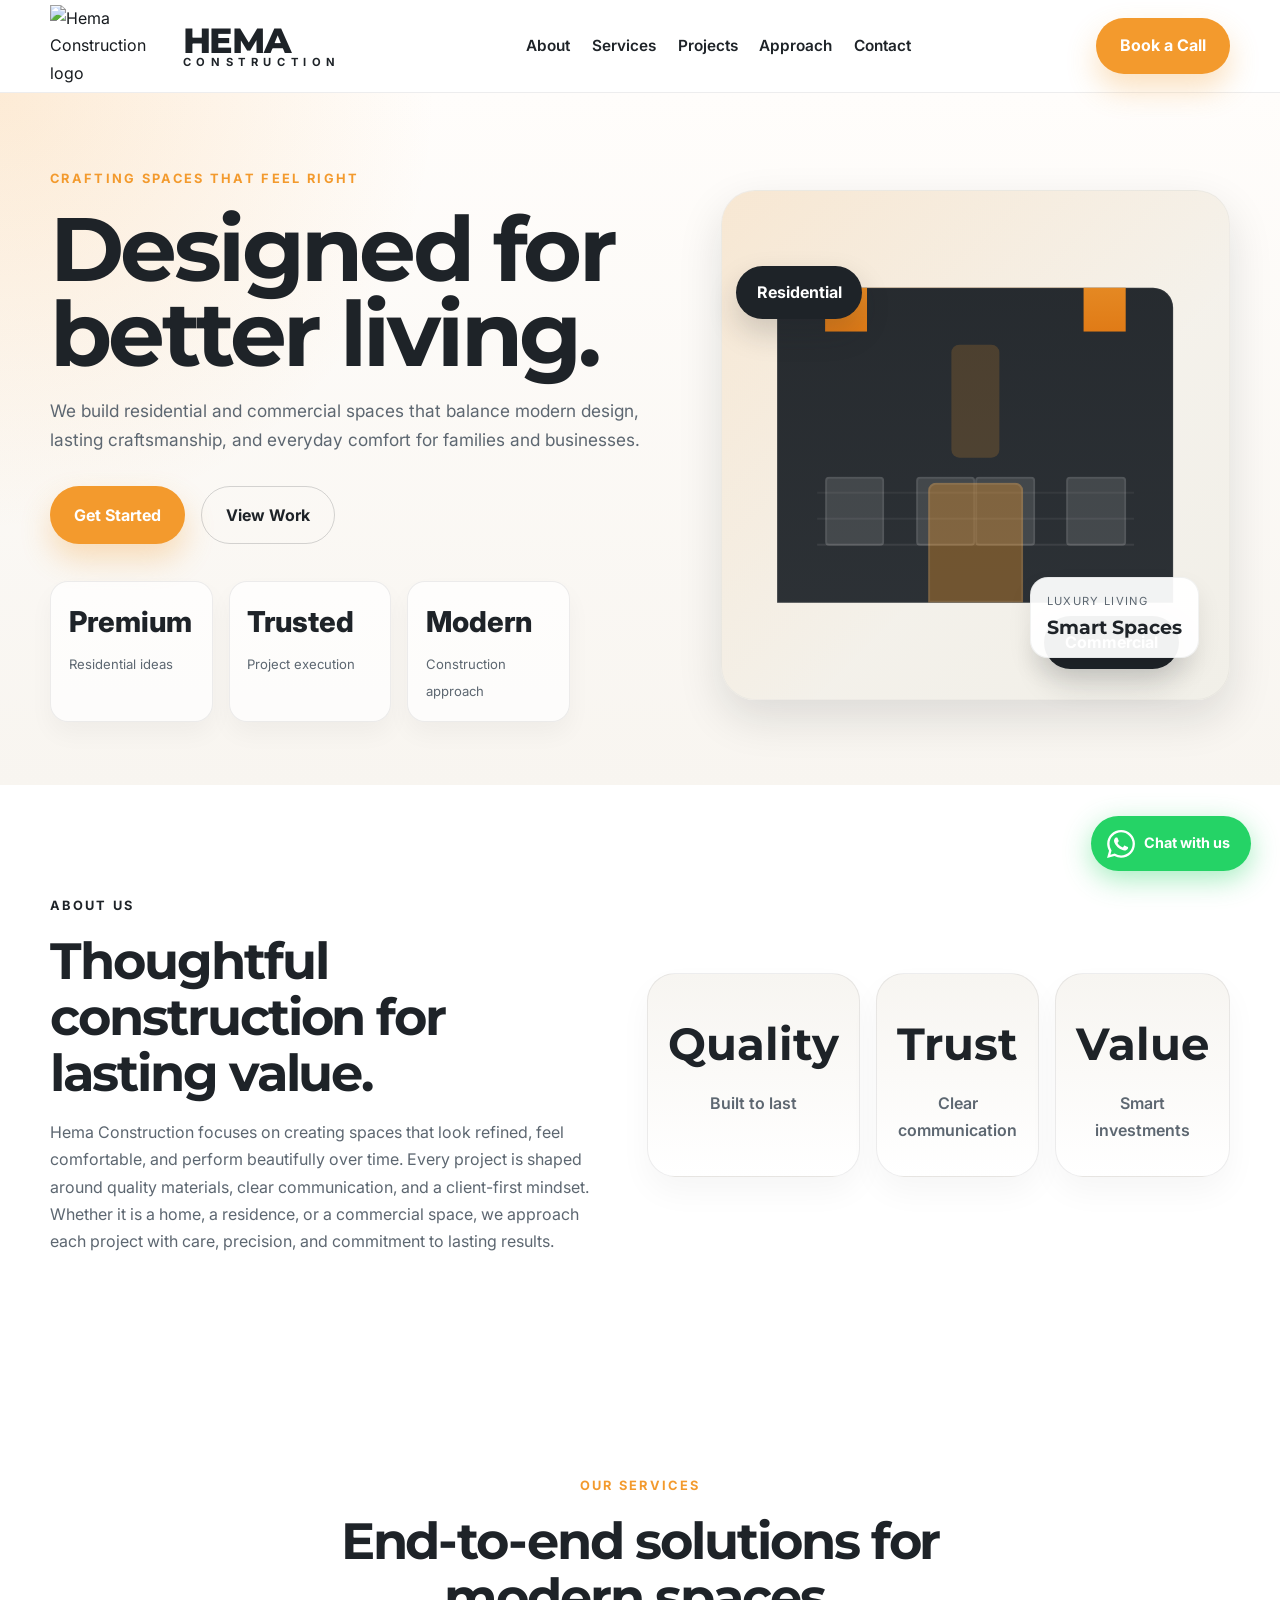
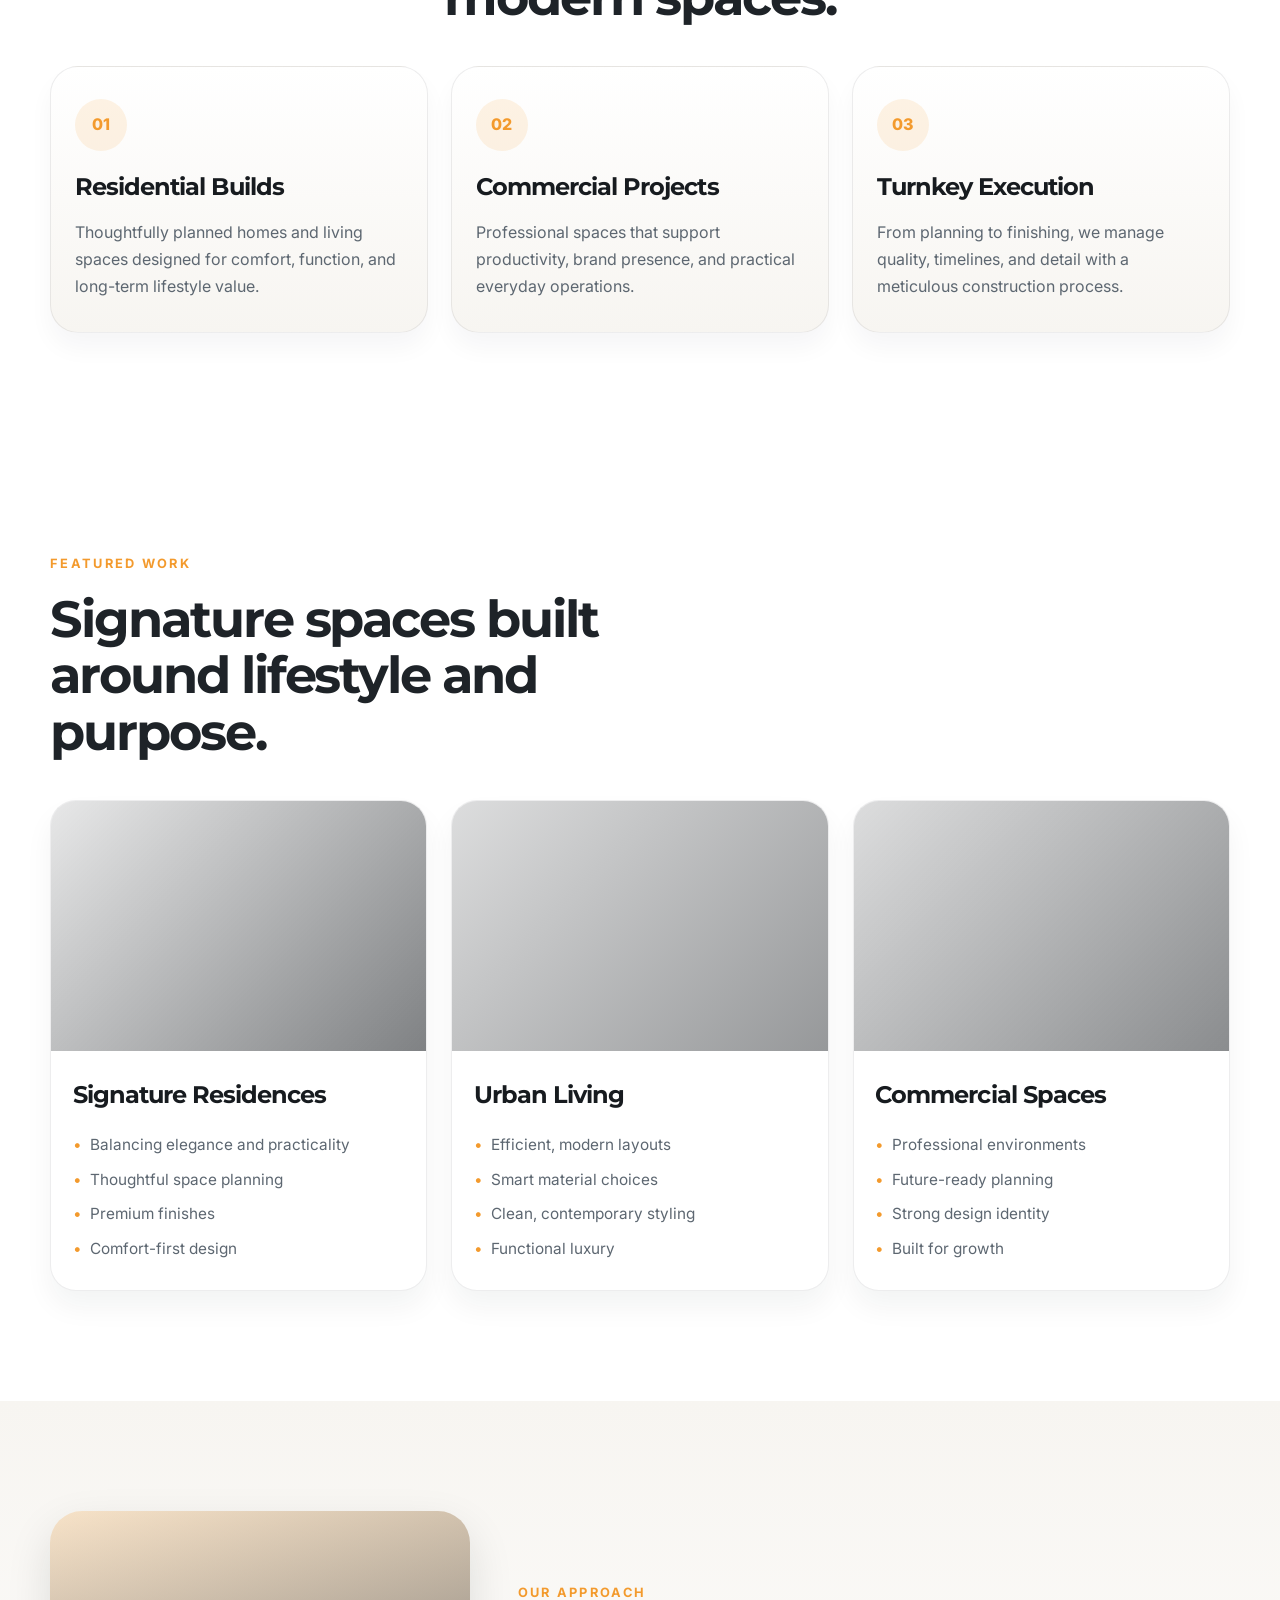
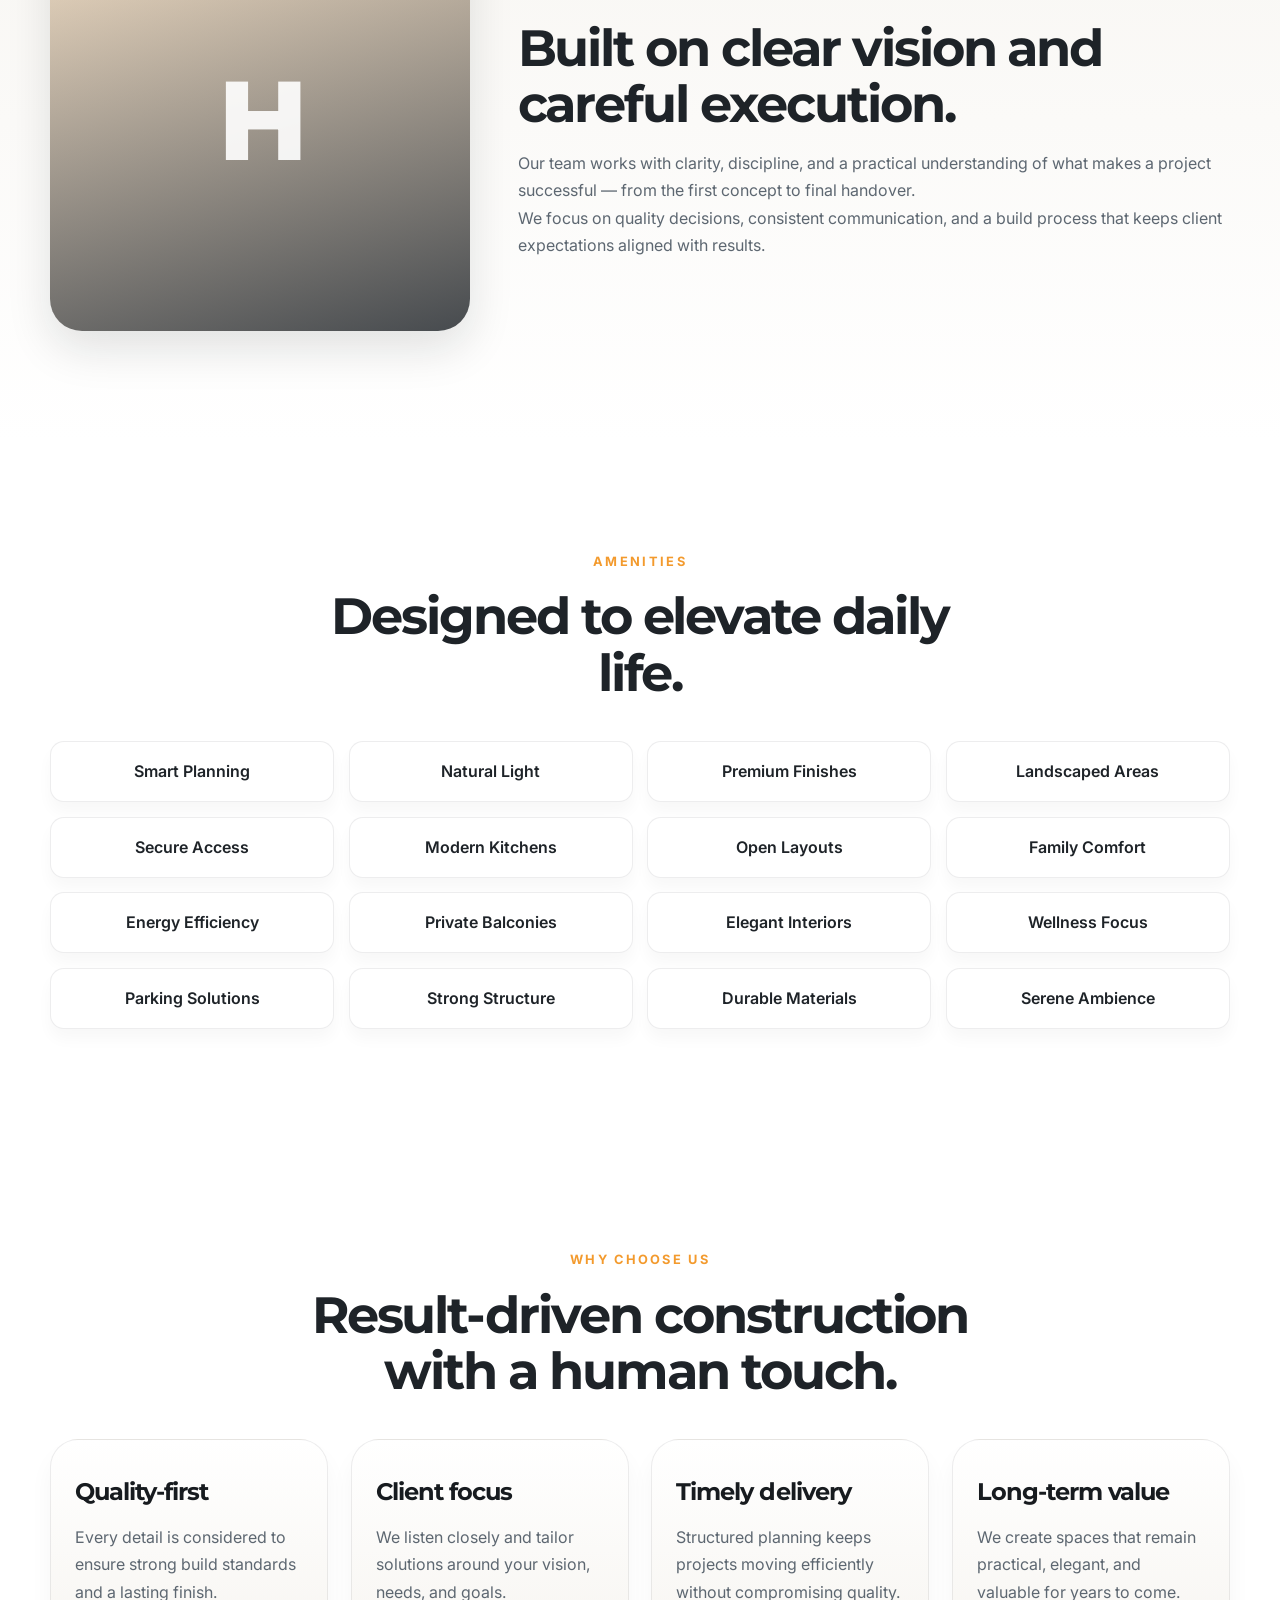
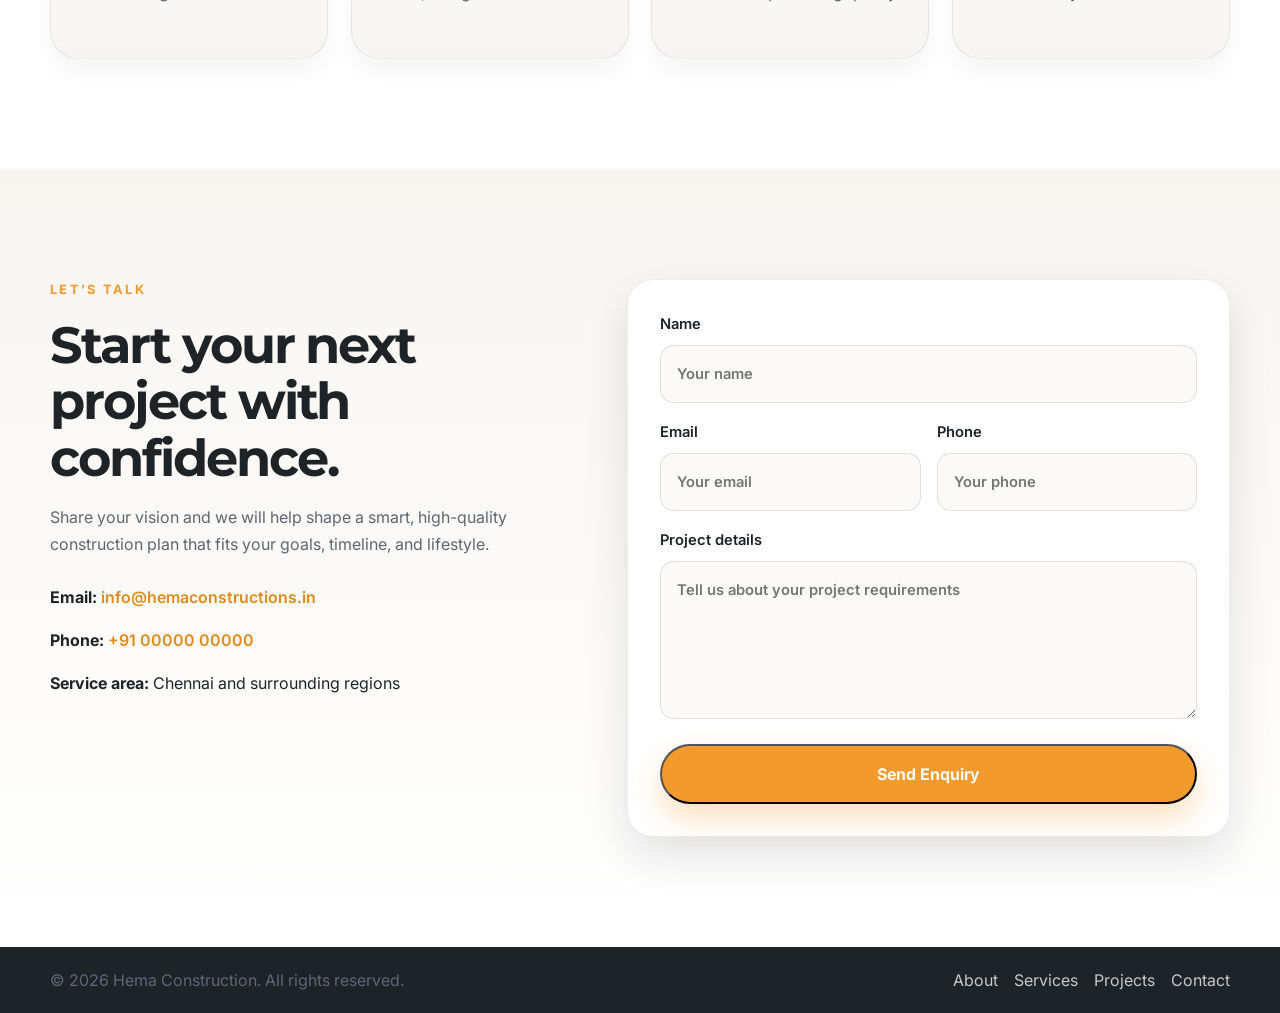
==== index.html @ 91f00d87 "Add files via upload" ====
<!DOCTYPE html>
<html lang="en">
  <head>
    <meta charset="UTF-8" />
    <meta name="viewport" content="width=device-width, initial-scale=1.0" />
    <meta
      name="description"
      content="Hema Construction delivers premium residential and commercial spaces across Chennai with quality, trust, and customer-first craftsmanship."
    />
    <meta name="keywords" content="Hema Construction, Chennai construction, residential homes Chennai, commercial spaces Chennai, luxury homes Chennai, construction company" />
    <meta name="author" content="Hema Construction" />
    <meta property="og:title" content="Hema Construction | Premium Homes & Developments" />
    <meta property="og:description" content="Hema Construction delivers premium residential and commercial spaces across Chennai with quality, trust, and customer-first craftsmanship." />
    <meta property="og:url" content="https://hemaconstructions.in" />
    <meta property="og:type" content="website" />
    <meta name="twitter:card" content="summary_large_image" />
    <title>Hema Construction | Premium Homes & Developments</title>
    <link rel="icon" type="image/svg+xml" href="favicon.svg" />
    <link rel="preconnect" href="https://fonts.googleapis.com" />
    <link rel="preconnect" href="https://fonts.gstatic.com" crossorigin />
    <link
      href="https://fonts.googleapis.com/css2?family=Montserrat:wght@400;500;600;700;800;900&family=Inter:wght@400;500;600;700;800&display=swap"
      rel="stylesheet"
    />
    <link rel="stylesheet" href="styles.css" />
  </head>
  <body>
    <header class="site-header">
      <div class="container nav-wrap">
        <a href="#home" class="brand" aria-label="Hema Construction home">
          <img
            src="Assets/WhatsApp%20Image%202026-11-02%20at%2011.16.14%20PM.jpeg"
            alt="Hema Construction logo"
            class="brand-logo"
          />
          <div class="brand-text">
            <span class="brand-name">HEMA</span>
            <span class="brand-tag">CONSTRUCTION</span>
          </div>
        </a>

        <button class="nav-toggle" aria-expanded="false" aria-label="Open menu">
          <span></span>
          <span></span>
          <span></span>
        </button>

        <nav class="main-nav" aria-label="Main navigation">
          <a href="#about">About</a>
          <a href="#services">Services</a>
          <a href="#projects">Projects</a>
          <a href="#approach">Approach</a>
          <a href="#contact">Contact</a>
        </nav>

        <a href="#contact" class="btn btn-primary nav-cta">Book a Call</a>
      </div>
    </header>

    <main>
      <section class="hero" id="home">
        <div class="container hero-wrap">
          <div class="hero-copy">
            <p class="eyebrow">Crafting spaces that feel right</p>
            <h1>Designed for better living.</h1>
            <p class="lead">
              We build residential and commercial spaces that balance modern design,
              lasting craftsmanship, and everyday comfort for families and businesses.
            </p>
            <div class="cta-row">
              <a href="#contact" class="btn btn-primary">Get Started</a>
              <a href="#projects" class="btn btn-secondary">View Work</a>
            </div>

            <ul class="hero-stats" aria-label="Company highlights">
              <li>
                <strong>Premium</strong>
                <span>Residential ideas</span>
              </li>
              <li>
                <strong>Trusted</strong>
                <span>Project execution</span>
              </li>
              <li>
                <strong>Modern</strong>
                <span>Construction approach</span>
              </li>
            </ul>
          </div>

          <div class="hero-visual" aria-label="Construction project concept illustration">
            <div class="visual-card main-card">
              <div class="building-graphic">
                <span class="roof"></span>
                <span class="window window-1"></span>
                <span class="window window-2"></span>
                <span class="window window-3"></span>
                <span class="window window-4"></span>
                <span class="door"></span>
              </div>
              <div class="floating-badge">
                <span class="badge-label">Luxury living</span>
                <strong>Smart Spaces</strong>
              </div>
            </div>
            <div class="mini-card mini-card-top">Residential</div>
            <div class="mini-card mini-card-bottom">Commercial</div>
          </div>
        </div>
      </section>

      <section class="section about" id="about">
        <div class="container section-grid about-grid">
          <div class="section-copy">
            <p class="eyebrow text-dark">About us</p>
            <h2>Thoughtful construction for lasting value.</h2>
            <p>
              Hema Construction focuses on creating spaces that look refined, feel
              comfortable, and perform beautifully over time. Every project is shaped
              around quality materials, clear communication, and a client-first mindset.
            </p>
            <p>
              Whether it is a home, a residence, or a commercial space, we approach each
              project with care, precision, and commitment to lasting results.
            </p>
          </div>

          <div class="feature-panel">
            <div class="feature-box">
              <strong>Quality</strong>
              <span>Built to last</span>
            </div>
            <div class="feature-box">
              <strong>Trust</strong>
              <span>Clear communication</span>
            </div>
            <div class="feature-box">
              <strong>Value</strong>
              <span>Smart investments</span>
            </div>
          </div>
        </div>
      </section>

      <section class="section services" id="services">
        <div class="container">
          <div class="section-heading center">
            <p class="eyebrow">Our services</p>
            <h2>End-to-end solutions for modern spaces.</h2>
          </div>

          <div class="card-grid three-col">
            <article class="info-card">
              <div class="icon-wrap">01</div>
              <h3>Residential Builds</h3>
              <p>
                Thoughtfully planned homes and living spaces designed for comfort,
                function, and long-term lifestyle value.
              </p>
            </article>

            <article class="info-card">
              <div class="icon-wrap">02</div>
              <h3>Commercial Projects</h3>
              <p>
                Professional spaces that support productivity, brand presence, and
                practical everyday operations.
              </p>
            </article>

            <article class="info-card">
              <div class="icon-wrap">03</div>
              <h3>Turnkey Execution</h3>
              <p>
                From planning to finishing, we manage quality, timelines, and detail with
                a meticulous construction process.
              </p>
            </article>
          </div>
        </div>
      </section>

      <section class="section projects" id="projects">
        <div class="container">
          <div class="section-heading">
            <p class="eyebrow">Featured work</p>
            <h2>Signature spaces built around lifestyle and purpose.</h2>
          </div>

          <div class="project-grid">
            <article class="project-card">
              <div class="project-image project-one"></div>
              <div class="project-body">
                <h3>Signature Residences</h3>
                <ul>
                  <li>Balancing elegance and practicality</li>
                  <li>Thoughtful space planning</li>
                  <li>Premium finishes</li>
                  <li>Comfort-first design</li>
                </ul>
              </div>
            </article>

            <article class="project-card">
              <div class="project-image project-two"></div>
              <div class="project-body">
                <h3>Urban Living</h3>
                <ul>
                  <li>Efficient, modern layouts</li>
                  <li>Smart material choices</li>
                  <li>Clean, contemporary styling</li>
                  <li>Functional luxury</li>
                </ul>
              </div>
            </article>

            <article class="project-card">
              <div class="project-image project-three"></div>
              <div class="project-body">
                <h3>Commercial Spaces</h3>
                <ul>
                  <li>Professional environments</li>
                  <li>Future-ready planning</li>
                  <li>Strong design identity</li>
                  <li>Built for growth</li>
                </ul>
              </div>
            </article>
          </div>
        </div>
      </section>

      <section class="section founder" id="approach">
        <div class="container founder-wrap">
          <div class="founder-image">
            <div class="portrait">
              <span>H</span>
            </div>
          </div>

          <div class="founder-copy">
            <p class="eyebrow">Our approach</p>
            <h2>Built on clear vision and careful execution.</h2>
            <p>
              Our team works with clarity, discipline, and a practical understanding of
              what makes a project successful — from the first concept to final handover.
            </p>
            <p>
              We focus on quality decisions, consistent communication, and a build process
              that keeps client expectations aligned with results.
            </p>
          </div>
        </div>
      </section>

      <section class="section amenities" id="amenities">
        <div class="container">
          <div class="section-heading center">
            <p class="eyebrow">Amenities</p>
            <h2>Designed to elevate daily life.</h2>
          </div>

          <div class="amenity-grid">
            <span>Smart Planning</span>
            <span>Natural Light</span>
            <span>Premium Finishes</span>
            <span>Landscaped Areas</span>
            <span>Secure Access</span>
            <span>Modern Kitchens</span>
            <span>Open Layouts</span>
            <span>Family Comfort</span>
            <span>Energy Efficiency</span>
            <span>Private Balconies</span>
            <span>Elegant Interiors</span>
            <span>Wellness Focus</span>
            <span>Parking Solutions</span>
            <span>Strong Structure</span>
            <span>Durable Materials</span>
            <span>Serene Ambience</span>
          </div>
        </div>
      </section>

      <section class="section mission">
        <div class="container">
          <div class="section-heading center">
            <p class="eyebrow">Why choose us</p>
            <h2>Result-driven construction with a human touch.</h2>
          </div>

          <div class="card-grid four-col">
            <article class="info-card mission-card">
              <h3>Quality-first</h3>
              <p>
                Every detail is considered to ensure strong build standards and a lasting finish.
              </p>
            </article>
            <article class="info-card mission-card">
              <h3>Client focus</h3>
              <p>
                We listen closely and tailor solutions around your vision, needs, and goals.
              </p>
            </article>
            <article class="info-card mission-card">
              <h3>Timely delivery</h3>
              <p>
                Structured planning keeps projects moving efficiently without compromising quality.
              </p>
            </article>
            <article class="info-card mission-card">
              <h3>Long-term value</h3>
              <p>
                We create spaces that remain practical, elegant, and valuable for years to come.
              </p>
            </article>
          </div>
        </div>
      </section>

      <section class="section contact" id="contact">
        <div class="container contact-wrap">
          <div class="contact-copy">
            <p class="eyebrow">Let’s talk</p>
            <h2>Start your next project with confidence.</h2>
            <p>
              Share your vision and we will help shape a smart, high-quality construction
              plan that fits your goals, timeline, and lifestyle.
            </p>
            <ul class="contact-list">
              <li><strong>Email:</strong> <a href="mailto:info@hemaconstructions.in">info@hemaconstructions.in</a></li>
              <li><strong>Phone:</strong> <a href="tel:+910000000000">+91 00000 00000</a></li>
              <li><strong>Service area:</strong> Chennai and surrounding regions</li>
            </ul>
          </div>

          <form class="contact-form" action="https://formspree.io/f/YOUR_FORM_ID" method="POST">
            <div class="field-row">
              <label>
                <span>Name</span>
                <input type="text" name="name" placeholder="Your name" />
              </label>
            </div>
            <div class="field-row two-col">
              <label>
                <span>Email</span>
                <input type="email" name="email" placeholder="Your email" />
              </label>
              <label>
                <span>Phone</span>
                <input type="tel" name="phone" placeholder="Your phone" />
              </label>
            </div>
            <div class="field-row">
              <label>
                <span>Project details</span>
                <textarea name="message" rows="5" placeholder="Tell us about your project requirements"></textarea>
              </label>
            </div>
            <button type="submit" class="btn btn-primary full-width">Send Enquiry</button>
          </form>
        </div>
      </section>
    </main>

    <footer class="site-footer">
      <div class="container footer-wrap">
        <p>© <span id="year"></span> Hema Construction. All rights reserved.</p>
        <div class="footer-links">
          <a href="#about">About</a>
          <a href="#services">Services</a>
          <a href="#projects">Projects</a>
          <a href="#contact">Contact</a>
        </div>
      </div>
    </footer>

    <!-- WhatsApp Floating Button -->
    <a
      href="https://wa.me/910000000000?text=Hi%2C%20I%27m%20interested%20in%20your%20construction%20services."
      class="whatsapp-fab"
      target="_blank"
      rel="noopener noreferrer"
      aria-label="Chat on WhatsApp"
    >
      <svg xmlns="http://www.w3.org/2000/svg" width="28" height="28" viewBox="0 0 24 24" fill="currentColor">
        <path d="M17.472 14.382c-.297-.149-1.758-.867-2.03-.967-.273-.099-.471-.148-.67.15-.197.297-.767.966-.94 1.164-.173.199-.347.223-.644.075-.297-.15-1.255-.463-2.39-1.475-.883-.788-1.48-1.761-1.653-2.059-.173-.297-.018-.458.13-.606.134-.133.298-.347.446-.52.149-.174.198-.298.298-.497.099-.198.05-.371-.025-.52-.075-.149-.669-1.612-.916-2.207-.242-.579-.487-.5-.669-.51-.173-.008-.371-.01-.57-.01-.198 0-.52.074-.792.372-.272.297-1.04 1.016-1.04 2.479 0 1.462 1.065 2.875 1.213 3.074.149.198 2.096 3.2 5.077 4.487.709.306 1.262.489 1.694.625.712.227 1.36.195 1.871.118.571-.085 1.758-.719 2.006-1.413.248-.694.248-1.289.173-1.413-.074-.124-.272-.198-.57-.347m-5.421 7.403h-.004a9.87 9.87 0 01-5.031-1.378l-.361-.214-3.741.982.998-3.648-.235-.374a9.86 9.86 0 01-1.51-5.26c.001-5.45 4.436-9.884 9.888-9.884 2.64 0 5.122 1.03 6.988 2.898a9.825 9.825 0 012.893 6.994c-.003 5.45-4.437 9.884-9.885 9.884m8.413-18.297A11.815 11.815 0 0012.05 0C5.495 0 .16 5.335.157 11.892c0 2.096.547 4.142 1.588 5.945L.057 24l6.305-1.654a11.882 11.882 0 005.683 1.448h.005c6.554 0 11.89-5.335 11.893-11.893a11.821 11.821 0 00-3.48-8.413z"/>
      </svg>
      <span>Chat with us</span>
    </a>

    <script src="script.js"></script>
  </body>
</html>
---- styles.css ----
:root {
  --brand-orange: #f39a2d;
  --brand-orange-deep: #e08b1e;
  --brand-charcoal: #1e2328;
  --brand-charcoal-soft: #2b3035;
  --text-dark: #171b1f;
  --text-light: #ffffff;
  --muted: #5d6771;
  --surface: #f7f5f1;
  --surface-soft: #f0efe9;
  --line: rgba(30, 35, 40, 0.08);
  --shadow: 0 18px 45px rgba(20, 23, 27, 0.12);
  --radius-lg: 28px;
  --radius-md: 18px;
  --radius-sm: 12px;
  --container: 1180px;
}

* {
  box-sizing: border-box;
  margin: 0;
  padding: 0;
}

html {
  scroll-behavior: smooth;
}

body {
  font-family: "Inter", sans-serif;
  color: var(--text-dark);
  background: #ffffff;
  line-height: 1.7;
  overflow-x: hidden;
}

a {
  color: inherit;
  text-decoration: none;
}

img {
  max-width: 100%;
  display: block;
}

button,
input,
textarea {
  font: inherit;
}

.container {
  width: min(var(--container), calc(100% - 2rem));
  margin: 0 auto;
}

.section {
  padding: 110px 0;
}

.eyebrow {
  font-size: 0.8rem;
  font-weight: 700;
  letter-spacing: 0.18em;
  text-transform: uppercase;
  color: var(--brand-orange);
  margin-bottom: 1rem;
}

.text-dark {
  color: var(--brand-charcoal);
}

h1,
h2,
h3,
.brand-name {
  font-family: "Montserrat", sans-serif;
  letter-spacing: -0.04em;
}

h1 {
  font-size: clamp(3.1rem, 7vw, 6rem);
  line-height: 0.95;
  margin-bottom: 1.2rem;
  color: var(--brand-charcoal);
}

h2 {
  font-size: clamp(2.1rem, 4vw, 3.4rem);
  line-height: 1.1;
  margin-bottom: 1.1rem;
  color: var(--brand-charcoal);
}

h3 {
  font-size: 1.5rem;
  margin-bottom: 0.7rem;
}

p {
  color: var(--muted);
}

.site-header {
  position: sticky;
  top: 0;
  z-index: 100;
  background: rgba(255, 255, 255, 0.9);
  backdrop-filter: blur(14px);
  border-bottom: 1px solid var(--line);
}

.nav-wrap {
  display: flex;
  align-items: center;
  justify-content: space-between;
  min-height: 92px;
  gap: 1.25rem;
}

.brand {
  display: inline-flex;
  align-items: center;
  gap: 0.8rem;
}

.brand-logo {
  width: 120px;
  height: auto;
  object-fit: contain;
}

.brand-text {
  display: flex;
  flex-direction: column;
  line-height: 0.9;
}

.brand-name {
  font-size: 2.2rem;
  font-weight: 800;
  color: var(--brand-charcoal);
}

.brand-tag {
  font-size: 0.7rem;
  letter-spacing: 0.35rem;
  color: var(--brand-charcoal);
  font-weight: 700;
}

.main-nav {
  display: flex;
  align-items: center;
  gap: 1.35rem;
  font-size: 0.96rem;
  font-weight: 600;
  color: var(--brand-charcoal);
}

.main-nav a {
  position: relative;
}

.main-nav a::after {
  content: "";
  position: absolute;
  left: 0;
  bottom: -7px;
  width: 100%;
  height: 2px;
  background: var(--brand-orange);
  transform: scaleX(0);
  transform-origin: left;
  transition: transform 0.2s ease;
}

.main-nav a:hover::after,
.main-nav a:focus-visible::after {
  transform: scaleX(1);
}

.btn {
  display: inline-flex;
  align-items: center;
  justify-content: center;
  min-height: 52px;
  border-radius: 999px;
  padding: 0.9rem 1.5rem;
  font-weight: 700;
  transition: transform 0.2s ease, box-shadow 0.2s ease, background 0.2s ease;
}

.btn:hover,
.btn:focus-visible {
  transform: translateY(-2px);
}

.btn-primary {
  background: var(--brand-orange);
  color: var(--text-light);
  box-shadow: 0 15px 30px rgba(243, 154, 45, 0.3);
}

.btn-primary:hover,
.btn-primary:focus-visible {
  background: var(--brand-orange-deep);
}

.btn-secondary {
  background: transparent;
  border: 1px solid rgba(30, 35, 40, 0.18);
  color: var(--brand-charcoal);
}

.full-width {
  width: 100%;
}

.hero {
  position: relative;
  padding-top: 72px;
  padding-bottom: 60px;
  background:
    radial-gradient(circle at top left, rgba(243, 154, 45, 0.18), transparent 30%),
    linear-gradient(180deg, #fffdfb 0%, #f8f5f0 100%);
}

.hero-wrap {
  display: grid;
  grid-template-columns: 1.1fr 0.9fr;
  align-items: center;
  gap: 3rem;
}

.hero-copy {
  max-width: 620px;
}

.lead {
  font-size: 1.08rem;
  max-width: 56ch;
  margin-bottom: 2rem;
  color: var(--muted);
}

.cta-row {
  display: flex;
  flex-wrap: wrap;
  gap: 1rem;
  margin-bottom: 2.3rem;
}

.hero-stats {
  list-style: none;
  display: grid;
  grid-template-columns: repeat(3, minmax(120px, 1fr));
  gap: 1rem;
  width: min(100%, 520px);
}

.hero-stats li {
  background: rgba(255, 255, 255, 0.7);
  border: 1px solid var(--line);
  border-radius: var(--radius-md);
  padding: 1rem 1.1rem;
  box-shadow: 0 12px 24px rgba(20, 23, 27, 0.04);
}

.hero-stats strong {
  display: block;
  font-size: 1.8rem;
  font-weight: 800;
  color: var(--brand-charcoal);
  margin-bottom: 0.2rem;
}

.hero-stats span {
  color: var(--muted);
  font-size: 0.82rem;
}

.hero-visual {
  position: relative;
  min-height: 560px;
  display: flex;
  align-items: center;
  justify-content: center;
}

.visual-card {
  position: relative;
  width: min(100%, 570px);
  aspect-ratio: 1;
  border-radius: 34px;
  background: linear-gradient(145deg, #f8f4ee 0%, #f1efe8 100%);
  border: 1px solid rgba(30, 35, 40, 0.04);
  box-shadow: var(--shadow);
  overflow: hidden;
}

.visual-card::before {
  content: "";
  position: absolute;
  inset: 0;
  background: linear-gradient(135deg, rgba(243, 154, 45, 0.14), transparent 60%);
}

.building-graphic {
  position: absolute;
  inset: 50% auto auto 50%;
  transform: translate(-50%, -50%);
  width: 78%;
  height: 62%;
  background: linear-gradient(180deg, rgba(30, 35, 40, 0.96), rgba(36, 41, 46, 0.96));
  border-radius: 20px 20px 0 0;
  box-shadow: inset 0 0 0 1px rgba(255, 255, 255, 0.05);
  overflow: hidden;
}

.roof {
  position: absolute;
  left: 12%;
  right: 12%;
  top: -12%;
  height: 26%;
  background: linear-gradient(180deg, rgba(243, 154, 45, 0.95), rgba(234, 127, 21, 0.95));
  clip-path: polygon(0 100%, 14% 100%, 14% 46%, 86% 46%, 86% 100%, 100% 100%, 100% 0, 0 0);
}

.window,
.door {
  position: absolute;
  background: rgba(255, 255, 255, 0.12);
  border: 2px solid rgba(255, 255, 255, 0.08);
}

.window {
  width: 15%;
  height: 22%;
  bottom: 18%;
  border-radius: 4px;
}

.window-1 { left: 12%; }
.window-2 { left: 35%; }
.window-3 { right: 35%; }
.window-4 { right: 12%; }

.door {
  width: 24%;
  height: 38%;
  left: 38%;
  bottom: 0;
  background: rgba(243, 154, 45, 0.35);
  border-radius: 8px 8px 0 0;
}

.building-graphic::before,
.building-graphic::after {
  content: "";
  position: absolute;
  background: rgba(255, 255, 255, 0.08);
}

.building-graphic::before {
  left: 10%;
  right: 10%;
  bottom: 18%;
  height: 2px;
  box-shadow: 0 -26px 0 rgba(255, 255, 255, 0.06), 0 -52px 0 rgba(255, 255, 255, 0.05);
}

.building-graphic::after {
  left: 50%;
  top: 18%;
  width: 12%;
  height: 36%;
  transform: translateX(-50%);
  border-radius: 8px;
  background: rgba(243, 154, 45, 0.18);
}

.floating-badge {
  position: absolute;
  right: 6%;
  bottom: 8%;
  background: rgba(255, 255, 255, 0.94);
  border: 1px solid rgba(30, 35, 40, 0.06);
  color: var(--brand-charcoal);
  box-shadow: 0 12px 25px rgba(0, 0, 0, 0.08);
  border-radius: 18px;
  padding: 0.85rem 1rem;
  z-index: 2;
}

.badge-label {
  display: block;
  font-size: 0.7rem;
  letter-spacing: 0.12em;
  text-transform: uppercase;
  color: var(--muted);
}

.floating-badge strong {
  font-size: 1.2rem;
  font-family: "Montserrat", sans-serif;
}

.mini-card {
  position: absolute;
  background: var(--brand-charcoal);
  color: var(--text-light);
  font-weight: 700;
  border-radius: 999px;
  padding: 0.8rem 1.3rem;
  box-shadow: 0 14px 30px rgba(30, 35, 40, 0.18);
}

.mini-card-top {
  left: 3%;
  top: 18%;
}

.mini-card-bottom {
  right: 10%;
  bottom: 10%;
}

.section-grid {
  display: grid;
  grid-template-columns: 1.1fr 0.9fr;
  gap: 2rem;
  align-items: center;
}

.feature-panel {
  display: grid;
  grid-template-columns: repeat(3, 1fr);
  gap: 1rem;
}

.feature-box {
  background: linear-gradient(180deg, var(--surface) 0%, #ffffff 100%);
  border: 1px solid var(--line);
  border-radius: var(--radius-lg);
  box-shadow: 0 15px 32px rgba(20, 23, 27, 0.04);
  padding: 2rem 1.25rem;
  text-align: center;
}

.feature-box strong {
  display: block;
  font-family: "Montserrat", sans-serif;
  font-size: clamp(2rem, 4vw, 2.8rem);
  color: var(--brand-charcoal);
  margin-bottom: 0.5rem;
}

.feature-box span {
  color: var(--muted);
  font-weight: 600;
}

.section-heading {
  margin-bottom: 2.5rem;
  max-width: 700px;
}

.section-heading.center {
  margin-inline: auto;
  text-align: center;
}

.card-grid {
  display: grid;
  gap: 1.4rem;
}

.three-col {
  grid-template-columns: repeat(3, minmax(0, 1fr));
}

.four-col {
  grid-template-columns: repeat(4, minmax(0, 1fr));
}

.info-card {
  background: linear-gradient(180deg, #ffffff 0%, var(--surface) 100%);
  border: 1px solid var(--line);
  border-radius: var(--radius-lg);
  padding: 2rem 1.5rem;
  box-shadow: 0 15px 24px rgba(30, 35, 40, 0.04);
}

.icon-wrap {
  display: inline-flex;
  align-items: center;
  justify-content: center;
  width: 52px;
  height: 52px;
  border-radius: 50%;
  background: rgba(243, 154, 45, 0.12);
  color: var(--brand-orange);
  font-weight: 800;
  margin-bottom: 1rem;
}

.project-grid {
  display: grid;
  grid-template-columns: repeat(3, minmax(0, 1fr));
  gap: 1.5rem;
}

.project-card {
  background: #fff;
  border: 1px solid var(--line);
  border-radius: 26px;
  overflow: hidden;
  box-shadow: 0 16px 28px rgba(25, 31, 35, 0.05);
}

.project-image {
  height: 250px;
  background-size: cover;
  background-position: center;
}

.project-one {
  background:
    linear-gradient(135deg, rgba(23, 27, 31, 0.1), rgba(23, 27, 31, 0.55)),
    url('https://images.unsplash.com/photo-1512917774080-9991f1c4c750?auto=format&fit=crop&w=1200&q=80') center/cover no-repeat;
}

.project-two {
  background:
    linear-gradient(135deg, rgba(23, 27, 31, 0.15), rgba(23, 27, 31, 0.45)),
    url('https://images.unsplash.com/photo-1494526585095-c41746248156?auto=format&fit=crop&w=1200&q=80') center/cover no-repeat;
}

.project-three {
  background:
    linear-gradient(135deg, rgba(23, 27, 31, 0.15), rgba(23, 27, 31, 0.5)),
    url('https://images.unsplash.com/photo-1502672260266-1c1ef2d93688?auto=format&fit=crop&w=1200&q=80') center/cover no-repeat;
}

.project-body {
  padding: 1.5rem 1.35rem 1.7rem;
}

.project-body h3 {
  margin-bottom: 1rem;
}

.project-body ul {
  list-style: none;
  display: grid;
  gap: 0.55rem;
  color: var(--muted);
  font-size: 0.96rem;
}

.project-body li::before {
  content: "•";
  color: var(--brand-orange);
  margin-right: 0.5rem;
}

.founder {
  background: linear-gradient(180deg, var(--surface) 0%, #ffffff 100%);
}

.founder-wrap {
  display: grid;
  grid-template-columns: 0.75fr 1.25fr;
  gap: 2.5rem;
  align-items: center;
}

.portrait {
  width: min(100%, 420px);
  aspect-ratio: 1;
  border-radius: 32px;
  background: linear-gradient(165deg, rgba(243, 154, 45, 0.22), rgba(30, 35, 40, 0.82));
  display: grid;
  place-items: center;
  box-shadow: var(--shadow);
}

.portrait span {
  font-family: "Montserrat", sans-serif;
  font-size: clamp(4.5rem, 9vw, 7rem);
  font-weight: 800;
  color: rgba(255, 255, 255, 0.9);
  letter-spacing: -0.06em;
}

.amenity-grid {
  display: grid;
  grid-template-columns: repeat(4, minmax(0, 1fr));
  gap: 0.9rem;
}

.amenity-grid span {
  background: #ffffff;
  border: 1px solid var(--line);
  border-radius: 14px;
  padding: 1rem 1rem;
  text-align: center;
  color: var(--brand-charcoal);
  font-weight: 600;
  box-shadow: 0 10px 15px rgba(20, 23, 27, 0.03);
}

.mission-card {
  min-height: 220px;
}

.contact {
  background: linear-gradient(180deg, #f8f5f1 0%, #ffffff 100%);
}

.contact-wrap {
  display: grid;
  grid-template-columns: 0.95fr 1.05fr;
  gap: 2rem;
  align-items: start;
}

.contact-list {
  list-style: none;
  display: grid;
  gap: 1rem;
  margin-top: 1.6rem;
  color: var(--brand-charcoal);
}

.contact-list a {
  color: var(--brand-orange-deep);
  font-weight: 600;
}

.contact-form {
  background: #ffffff;
  border: 1px solid var(--line);
  border-radius: 26px;
  padding: 2rem;
  box-shadow: var(--shadow);
}

.field-row {
  margin-bottom: 1.1rem;
}

.field-row.two-col {
  display: grid;
  grid-template-columns: repeat(2, minmax(0, 1fr));
  gap: 1rem;
}

label {
  display: block;
  font-size: 0.92rem;
  font-weight: 600;
  color: var(--brand-charcoal);
}

label span {
  display: block;
  margin-bottom: 0.5rem;
}

input,
textarea {
  width: 100%;
  border: 1px solid rgba(30, 35, 40, 0.12);
  border-radius: 14px;
  background: #fbfaf7;
  padding: 0.95rem 1rem;
  color: var(--brand-charcoal);
}

input:focus,
textarea:focus {
  outline: 2px solid rgba(243, 154, 45, 0.25);
  border-color: rgba(243, 154, 45, 0.4);
}

textarea {
  resize: vertical;
  min-height: 140px;
}

.site-footer {
  background: var(--brand-charcoal);
  color: rgba(255, 255, 255, 0.8);
  padding: 1.2rem 0;
}

.footer-wrap {
  display: flex;
  justify-content: space-between;
  gap: 1rem;
  align-items: center;
}

.footer-links {
  display: flex;
  gap: 1rem;
  flex-wrap: wrap;
}

.footer-links a {
  color: rgba(255, 255, 255, 0.75);
}

.nav-toggle {
  display: none;
  background: transparent;
  border: 0;
  width: 44px;
  height: 44px;
  padding: 0;
  cursor: pointer;
}

.nav-toggle span {
  display: block;
  width: 26px;
  height: 2px;
  background: var(--brand-charcoal);
  margin: 6px auto;
  border-radius: 3px;
}

@media (max-width: 980px) {
  .hero-wrap,
  .section-grid,
  .contact-wrap,
  .founder-wrap,
  .project-grid,
  .three-col,
  .four-col,
  .amenity-grid {
    grid-template-columns: 1fr;
  }

  .feature-panel {
    grid-template-columns: repeat(3, minmax(0, 1fr));
  }

  .hero-visual {
    min-height: 420px;
  }
}

@media (max-width: 760px) {
  .nav-toggle {
    display: block;
  }

  .main-nav {
    position: absolute;
    top: calc(100% + 8px);
    left: 1rem;
    right: 1rem;
    background: rgba(255, 255, 255, 0.96);
    border: 1px solid var(--line);
    border-radius: 18px;
    padding: 1rem;
    box-shadow: 0 20px 40px rgba(17, 21, 25, 0.12);
    display: none;
    flex-direction: column;
    align-items: flex-start;
  }

  .main-nav.is-open {
    display: flex;
  }

  .nav-cta {
    display: none;
  }

  .nav-wrap {
    min-height: 74px;
  }

  .brand-name {
    font-size: 1.7rem;
  }

  .brand-tag {
    letter-spacing: 0.2rem;
  }

  .brand-logo {
    width: 90px;
  }

  .hero {
    padding-top: 50px;
    padding-bottom: 40px;
  }

  .hero-wrap {
    gap: 1.2rem;
  }

  .hero-copy {
    max-width: none;
  }

  .hero h1 {
    font-size: clamp(2.6rem, 11vw, 4rem);
    line-height: 1;
  }

  .hero .lead {
    font-size: 1rem;
    margin-bottom: 1.5rem;
  }

  .cta-row {
    flex-direction: column;
    align-items: stretch;
  }

  .cta-row .btn {
    width: 100%;
  }

  .hero-stats,
  .feature-panel,
  .field-row.two-col {
    grid-template-columns: 1fr;
  }

  .hero-stats {
    width: 100%;
  }

  .hero-visual {
    min-height: 280px;
  }

  .visual-card {
    border-radius: 22px;
  }

  .floating-badge {
    right: 7%;
    bottom: 6%;
    padding: 0.7rem 0.85rem;
  }

  .floating-badge strong {
    font-size: 1rem;
  }

  .mini-card {
    font-size: 0.73rem;
    padding: 0.7rem 0.9rem;
  }

  .section {
    padding: 72px 0;
  }

  h2 {
    font-size: clamp(2rem, 8vw, 2.8rem);
  }

  .feature-box,
  .info-card,
  .project-card,
  .contact-form {
    border-radius: 22px;
  }

  .project-body {
    padding: 1.2rem 1rem 1.3rem;
  }

  .contact-form {
    padding: 1.3rem;
  }

  .footer-wrap {
    flex-direction: column;
    text-align: center;
  }
}

@media (max-width: 430px) {
  .brand {
    gap: 0.5rem;
  }

  .brand-name {
    font-size: 1.45rem;
  }

  .brand-tag {
    font-size: 0.58rem;
    letter-spacing: 0.16rem;
  }

  .brand-logo {
    width: 72px;
  }

  .nav-wrap {
    gap: 0.75rem;
  }

  .section {
    padding: 60px 0;
  }

  .eyebrow {
    letter-spacing: 0.12em;
    font-size: 0.7rem;
  }

  .hero-stats li {
    padding: 0.8rem 0.9rem;
  }

  .hero-stats strong {
    font-size: 1.4rem;
  }
}

/* ── WhatsApp Floating Button ── */
.whatsapp-fab {
  position: fixed;
  bottom: 1.8rem;
  right: 1.8rem;
  z-index: 999;
  display: inline-flex;
  align-items: center;
  gap: 0.6rem;
  background: #25d366;
  color: #ffffff;
  font-weight: 700;
  font-size: 0.9rem;
  padding: 0.85rem 1.3rem 0.85rem 1rem;
  border-radius: 999px;
  box-shadow: 0 8px 28px rgba(37, 211, 102, 0.42);
  text-decoration: none;
  transition: transform 0.22s ease, box-shadow 0.22s ease;
}

.whatsapp-fab:hover {
  transform: translateY(-3px) scale(1.04);
  box-shadow: 0 14px 36px rgba(37, 211, 102, 0.52);
}

@media (max-width: 760px) {
  .whatsapp-fab span {
    display: none;
  }
  .whatsapp-fab {
    padding: 1rem;
    border-radius: 50%;
    bottom: 1.2rem;
    right: 1.2rem;
  }
}

/* ── Scroll Reveal Animation ── */
.fade-in {
  opacity: 0;
  transform: translateY(22px);
  transition: opacity 0.55s ease, transform 0.55s ease;
}

.fade-in.visible {
  opacity: 1;
  transform: translateY(0);
}
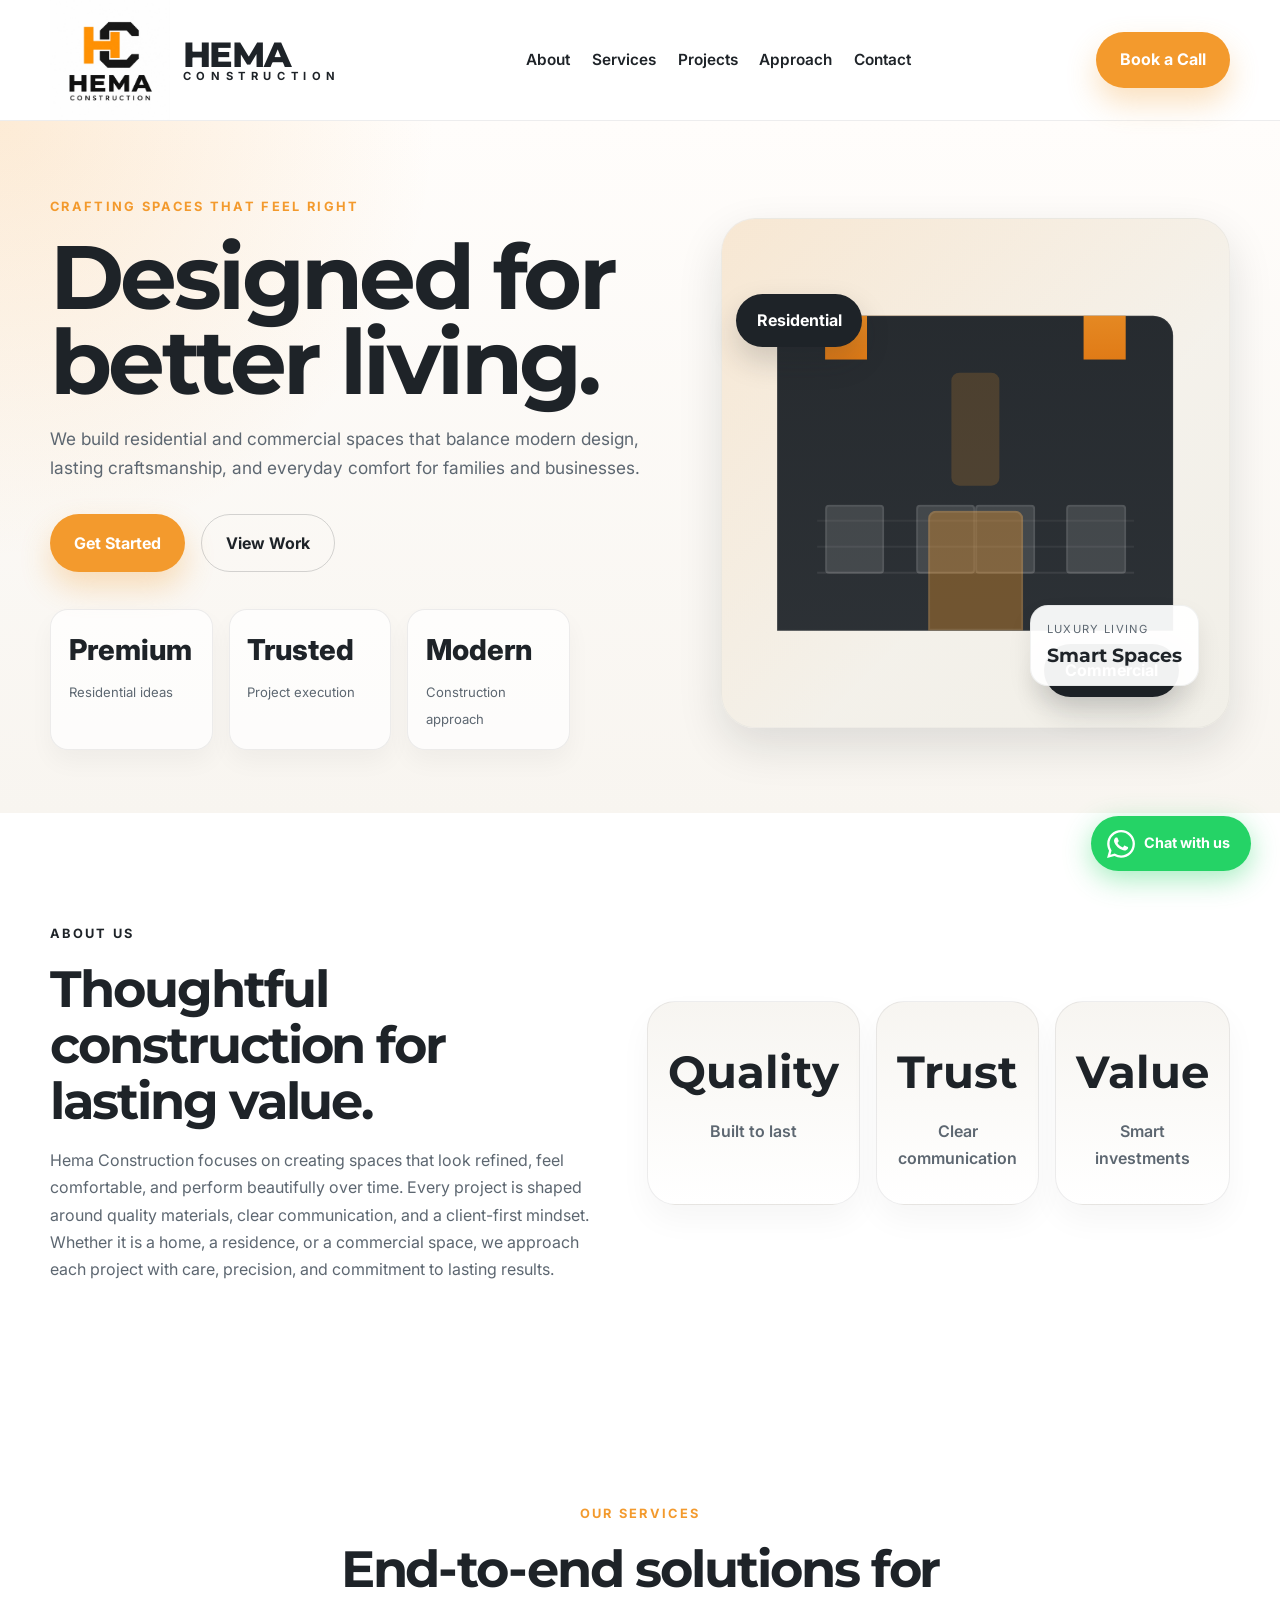
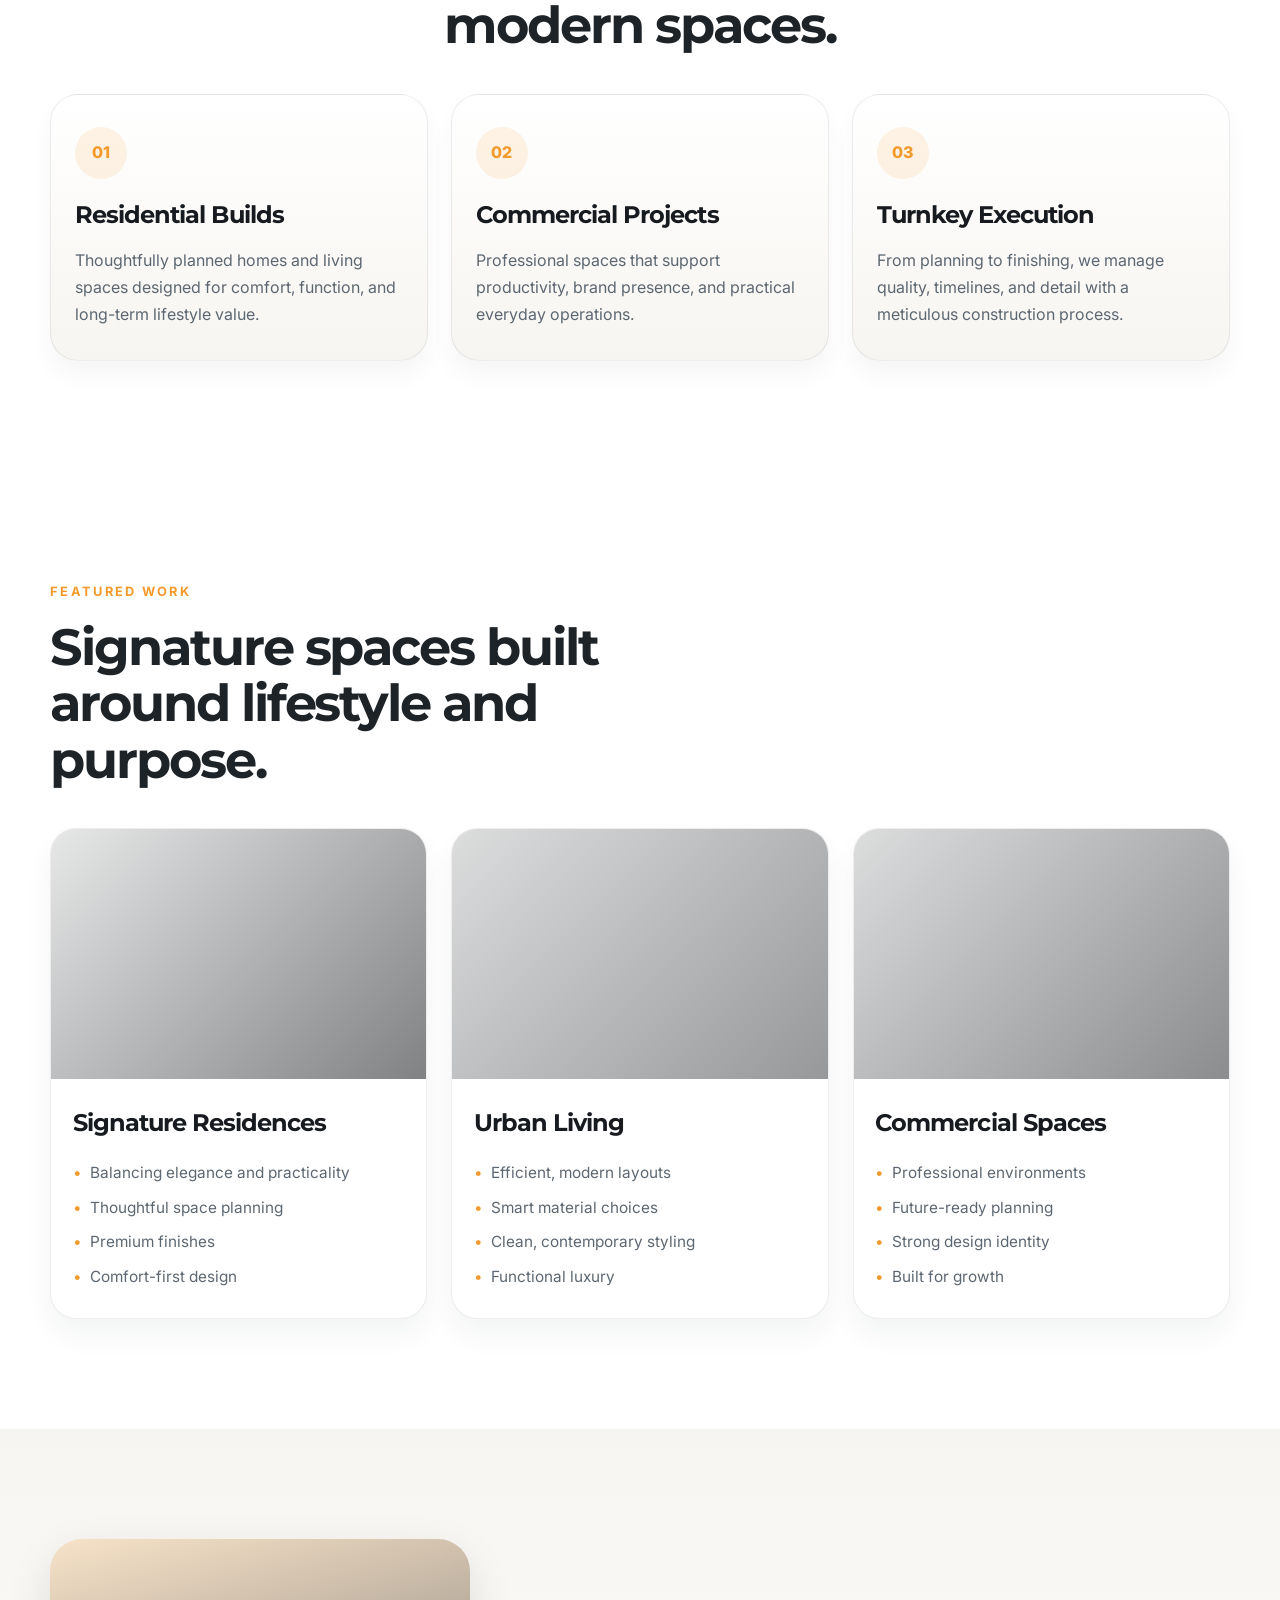
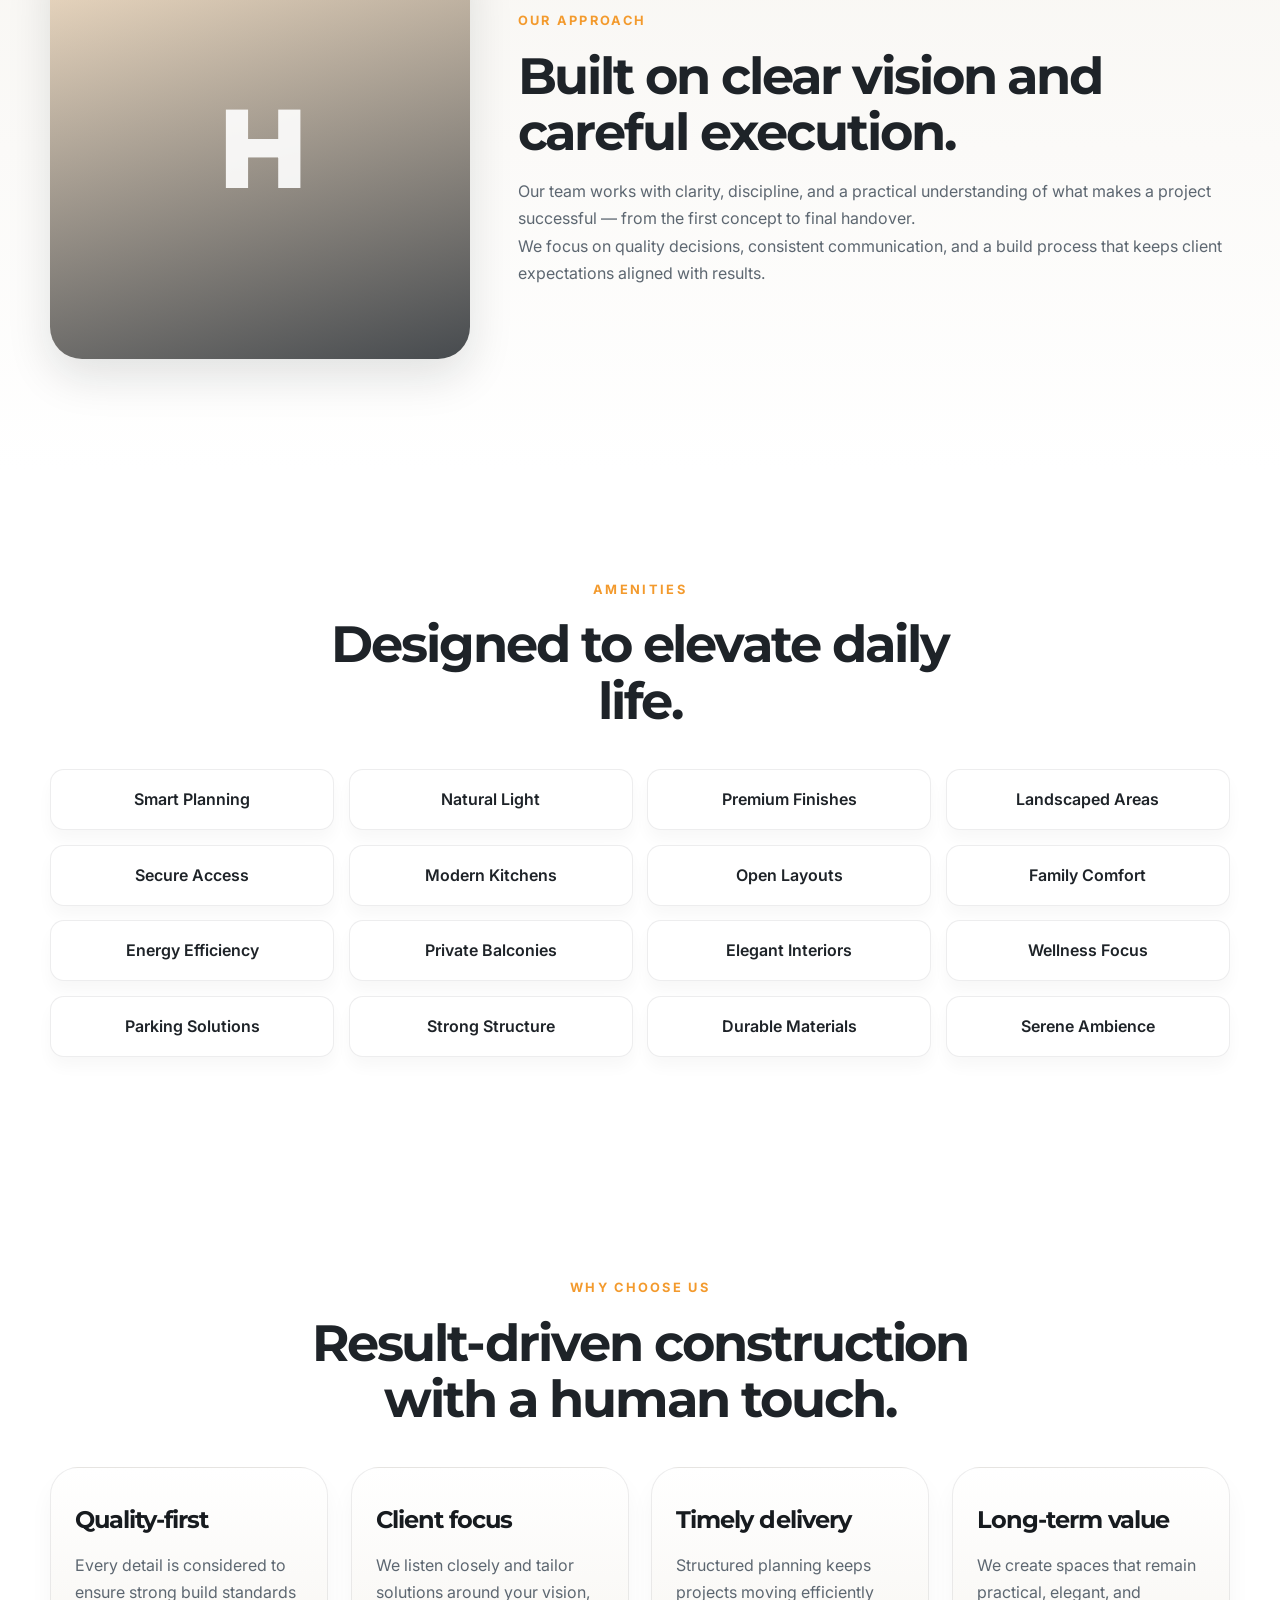
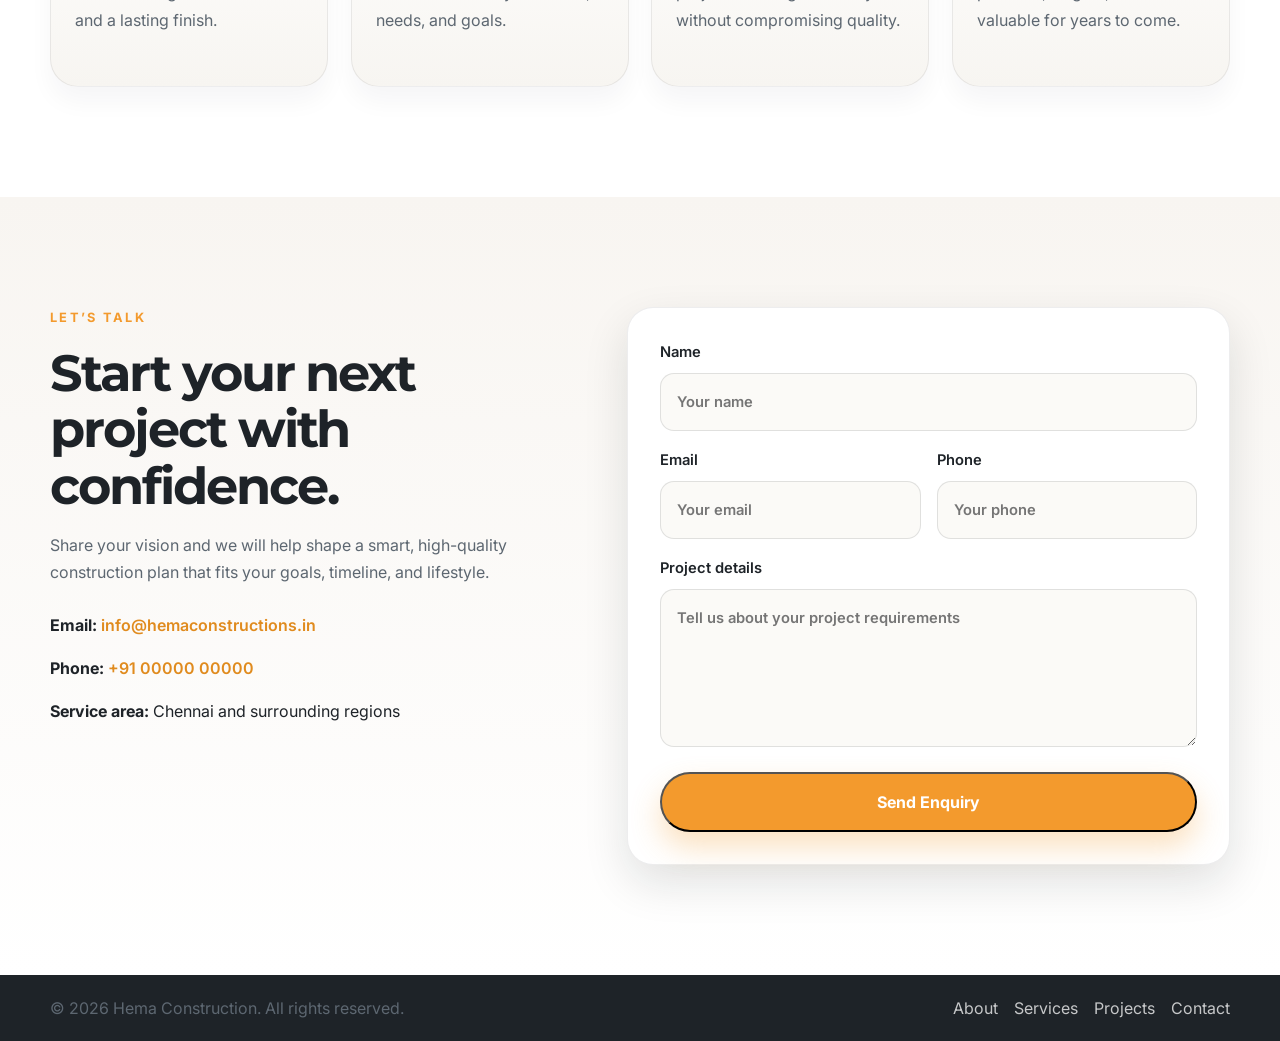
==== commit d4831da2: "Fix logo: rename to logo.jpeg and correct file path" ====
--- a/index.html
+++ b/index.html
@@ -29,7 +29,7 @@
       <div class="container nav-wrap">
         <a href="#home" class="brand" aria-label="Hema Construction home">
           <img
-            src="Assets/WhatsApp%20Image%202026-11-02%20at%2011.16.14%20PM.jpeg"
+            src="Assets/logo.jpeg"
             alt="Hema Construction logo"
             class="brand-logo"
           />
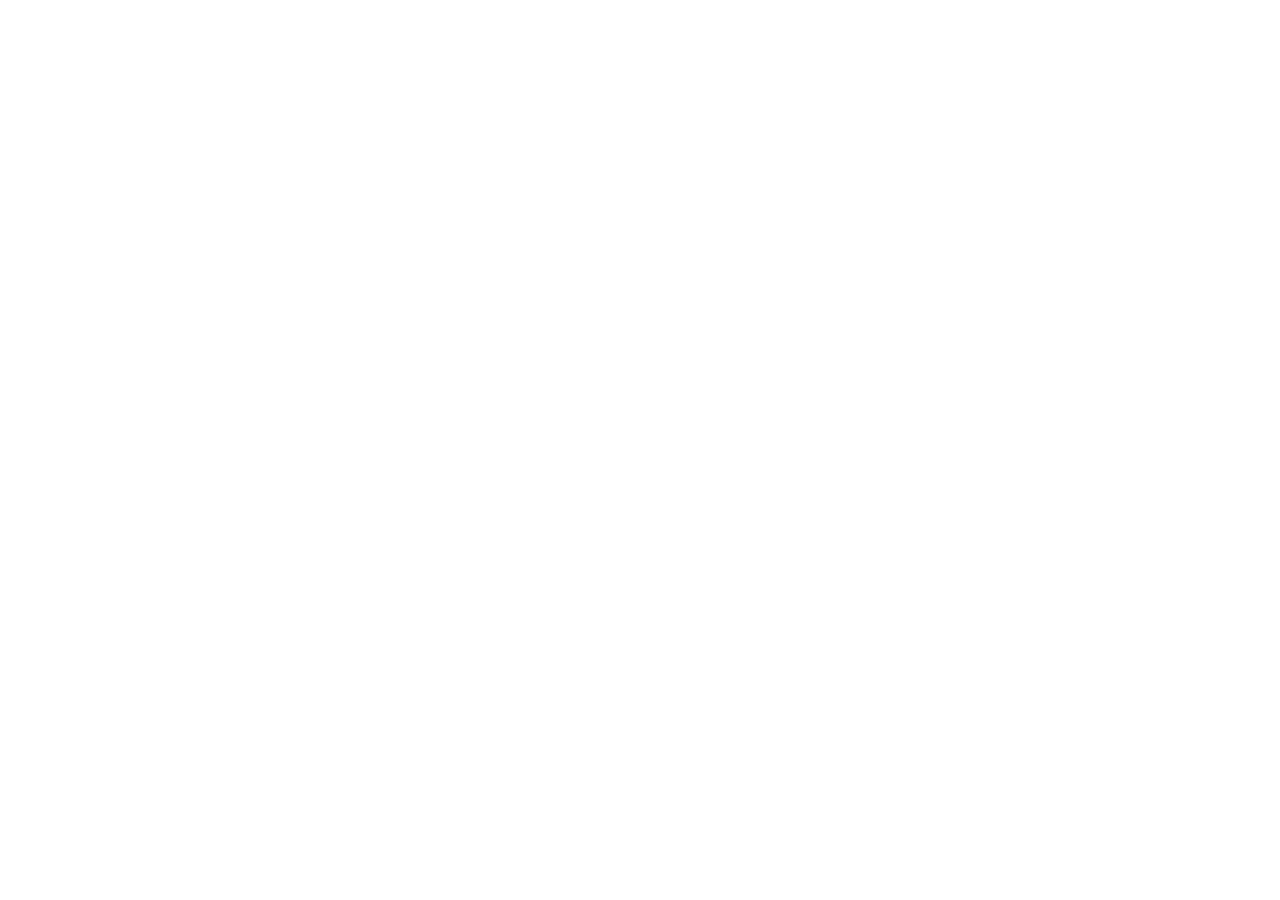
==== commit d22d4810: "Update real contact: email, phone, WhatsApp number" ====
--- a/index.html
+++ b/index.html
@@ -1,393 +1,387 @@
 <!DOCTYPE html>
 <html lang="en">
-  <head>
-    <meta charset="UTF-8" />
-    <meta name="viewport" content="width=device-width, initial-scale=1.0" />
-    <meta
-      name="description"
-      content="Hema Construction delivers premium residential and commercial spaces across Chennai with quality, trust, and customer-first craftsmanship."
-    />
-    <meta name="keywords" content="Hema Construction, Chennai construction, residential homes Chennai, commercial spaces Chennai, luxury homes Chennai, construction company" />
-    <meta name="author" content="Hema Construction" />
-    <meta property="og:title" content="Hema Construction | Premium Homes & Developments" />
-    <meta property="og:description" content="Hema Construction delivers premium residential and commercial spaces across Chennai with quality, trust, and customer-first craftsmanship." />
-    <meta property="og:url" content="https://hemaconstructions.in" />
-    <meta property="og:type" content="website" />
-    <meta name="twitter:card" content="summary_large_image" />
-    <title>Hema Construction | Premium Homes & Developments</title>
+
+<head>
+  <meta charset="UTF-8" />
+  <meta name="viewport" content="width=device-width, initial-scale=1.0" />
+  <meta name="description"
+    content="Hema Construction delivers premium residential and commercial spaces across Chennai with quality, trust, and customer-first craftsmanship." />
+  <meta name="keywords"
+    content="Hema Construction, Chennai construction, residential homes Chennai, commercial spaces Chennai, luxury homes Chennai, construction company" />
+  <meta name="author" content="Hema Construction" />
+  <meta property="og:title" content="Hema Construction | Premium Homes & Developments" />
+  <meta property="og:description"
+    content="Hema Construction delivers premium residential and commercial spaces across Chennai with quality, trust, and customer-first craftsmanship." />
+  <meta property="og:url" content="https://hemaconstructions.in" />
+  <meta property="og:type" content="website" />
+  <meta name="twitter:card" content="summary_large_image" />
+  <title>Hema Construction | Premium Homes & Developments</titLM[M'le>
     <link rel="icon" type="image/svg+xml" href="favicon.svg" />
     <link rel="preconnect" href="https://fonts.googleapis.com" />
     <link rel="preconnect" href="https://fonts.gstatic.com" crossorigin />
     <link
       href="https://fonts.googleapis.com/css2?family=Montserrat:wght@400;500;600;700;800;900&family=Inter:wght@400;500;600;700;800&display=swap"
-      rel="stylesheet"
-    />
+      rel="stylesheet" />
     <link rel="stylesheet" href="styles.css" />
-  </head>
-  <body>
-    <header class="site-header">
-      <div class="container nav-wrap">
-        <a href="#home" class="brand" aria-label="Hema Construction home">
-          <img
-            src="Assets/logo.jpeg"
-            alt="Hema Construction logo"
-            class="brand-logo"
-          />
-          <div class="brand-text">
-            <span class="brand-name">HEMA</span>
-            <span class="brand-tag">CONSTRUCTION</span>
-          </div>
-        </a>
-
-        <button class="nav-toggle" aria-expanded="false" aria-label="Open menu">
-          <span></span>
-          <span></span>
-          <span></span>
-        </button>
-
-        <nav class="main-nav" aria-label="Main navigation">
-          <a href="#about">About</a>
-          <a href="#services">Services</a>
-          <a href="#projects">Projects</a>
-          <a href="#approach">Approach</a>
-          <a href="#contact">Contact</a>
-        </nav>
-
-        <a href="#contact" class="btn btn-primary nav-cta">Book a Call</a>
-      </div>
-    </header>
-
-    <main>
-      <section class="hero" id="home">
-        <div class="container hero-wrap">
-          <div class="hero-copy">
-            <p class="eyebrow">Crafting spaces that feel right</p>
-            <h1>Designed for better living.</h1>
-            <p class="lead">
-              We build residential and commercial spaces that balance modern design,
-              lasting craftsmanship, and everyday comfort for families and businesses.
-            </p>
-            <div class="cta-row">
-              <a href="#contact" class="btn btn-primary">Get Started</a>
-              <a href="#projects" class="btn btn-secondary">View Work</a>
-            </div>
-
-            <ul class="hero-stats" aria-label="Company highlights">
-              <li>
-                <strong>Premium</strong>
-                <span>Residential ideas</span>
-              </li>
-              <li>
-                <strong>Trusted</strong>
-                <span>Project execution</span>
-              </li>
-              <li>
-                <strong>Modern</strong>
-                <span>Construction approach</span>
-              </li>
-            </ul>
-          </div>
-
-          <div class="hero-visual" aria-label="Construction project concept illustration">
-            <div class="visual-card main-card">
-              <div class="building-graphic">
-                <span class="roof"></span>
-                <span class="window window-1"></span>
-                <span class="window window-2"></span>
-                <span class="window window-3"></span>
-                <span class="window window-4"></span>
-                <span class="door"></span>
-              </div>
-              <div class="floating-badge">
-                <span class="badge-label">Luxury living</span>
-                <strong>Smart Spaces</strong>
-              </div>
-            </div>
-            <div class="mini-card mini-card-top">Residential</div>
-            <div class="mini-card mini-card-bottom">Commercial</div>
-          </div>
-        </div>
-      </section>
-
-      <section class="section about" id="about">
-        <div class="container section-grid about-grid">
-          <div class="section-copy">
-            <p class="eyebrow text-dark">About us</p>
-            <h2>Thoughtful construction for lasting value.</h2>
-            <p>
-              Hema Construction focuses on creating spaces that look refined, feel
-              comfortable, and perform beautifully over time. Every project is shaped
-              around quality materials, clear communication, and a client-first mindset.
-            </p>
-            <p>
-              Whether it is a home, a residence, or a commercial space, we approach each
-              project with care, precision, and commitment to lasting results.
-            </p>
-          </div>
-
-          <div class="feature-panel">
-            <div class="feature-box">
-              <strong>Quality</strong>
-              <span>Built to last</span>
-            </div>
-            <div class="feature-box">
-              <strong>Trust</strong>
-              <span>Clear communication</span>
-            </div>
-            <div class="feature-box">
-              <strong>Value</strong>
-              <span>Smart investments</span>
-            </div>
-          </div>
-        </div>
-      </section>
-
-      <section class="section services" id="services">
-        <div class="container">
-          <div class="section-heading center">
-            <p class="eyebrow">Our services</p>
-            <h2>End-to-end solutions for modern spaces.</h2>
-          </div>
-
-          <div class="card-grid three-col">
-            <article class="info-card">
-              <div class="icon-wrap">01</div>
-              <h3>Residential Builds</h3>
-              <p>
-                Thoughtfully planned homes and living spaces designed for comfort,
-                function, and long-term lifestyle value.
-              </p>
-            </article>
-
-            <article class="info-card">
-              <div class="icon-wrap">02</div>
-              <h3>Commercial Projects</h3>
-              <p>
-                Professional spaces that support productivity, brand presence, and
-                practical everyday operations.
-              </p>
-            </article>
-
-            <article class="info-card">
-              <div class="icon-wrap">03</div>
-              <h3>Turnkey Execution</h3>
-              <p>
-                From planning to finishing, we manage quality, timelines, and detail with
-                a meticulous construction process.
-              </p>
-            </article>
-          </div>
-        </div>
-      </section>
-
-      <section class="section projects" id="projects">
-        <div class="container">
-          <div class="section-heading">
-            <p class="eyebrow">Featured work</p>
-            <h2>Signature spaces built around lifestyle and purpose.</h2>
-          </div>
-
-          <div class="project-grid">
-            <article class="project-card">
-              <div class="project-image project-one"></div>
-              <div class="project-body">
-                <h3>Signature Residences</h3>
-                <ul>
-                  <li>Balancing elegance and practicality</li>
-                  <li>Thoughtful space planning</li>
-                  <li>Premium finishes</li>
-                  <li>Comfort-first design</li>
-                </ul>
-              </div>
-            </article>
-
-            <article class="project-card">
-              <div class="project-image project-two"></div>
-              <div class="project-body">
-                <h3>Urban Living</h3>
-                <ul>
-                  <li>Efficient, modern layouts</li>
-                  <li>Smart material choices</li>
-                  <li>Clean, contemporary styling</li>
-                  <li>Functional luxury</li>
-                </ul>
-              </div>
-            </article>
-
-            <article class="project-card">
-              <div class="project-image project-three"></div>
-              <div class="project-body">
-                <h3>Commercial Spaces</h3>
-                <ul>
-                  <li>Professional environments</li>
-                  <li>Future-ready planning</li>
-                  <li>Strong design identity</li>
-                  <li>Built for growth</li>
-                </ul>
-              </div>
-            </article>
-          </div>
-        </div>
-      </section>
-
-      <section class="section founder" id="approach">
-        <div class="container founder-wrap">
-          <div class="founder-image">
-            <div class="portrait">
-              <span>H</span>
-            </div>
-          </div>
-
-          <div class="founder-copy">
-            <p class="eyebrow">Our approach</p>
-            <h2>Built on clear vision and careful execution.</h2>
-            <p>
-              Our team works with clarity, discipline, and a practical understanding of
-              what makes a project successful — from the first concept to final handover.
-            </p>
-            <p>
-              We focus on quality decisions, consistent communication, and a build process
-              that keeps client expectations aligned with results.
-            </p>
-          </div>
-        </div>
-      </section>
-
-      <section class="section amenities" id="amenities">
-        <div class="container">
-          <div class="section-heading center">
-            <p class="eyebrow">Amenities</p>
-            <h2>Designed to elevate daily life.</h2>
-          </div>
-
-          <div class="amenity-grid">
-            <span>Smart Planning</span>
-            <span>Natural Light</span>
-            <span>Premium Finishes</span>
-            <span>Landscaped Areas</span>
-            <span>Secure Access</span>
-            <span>Modern Kitchens</span>
-            <span>Open Layouts</span>
-            <span>Family Comfort</span>
-            <span>Energy Efficiency</span>
-            <span>Private Balconies</span>
-            <span>Elegant Interiors</span>
-            <span>Wellness Focus</span>
-            <span>Parking Solutions</span>
-            <span>Strong Structure</span>
-            <span>Durable Materials</span>
-            <span>Serene Ambience</span>
-          </div>
-        </div>
-      </section>
-
-      <section class="section mission">
-        <div class="container">
-          <div class="section-heading center">
-            <p class="eyebrow">Why choose us</p>
-            <h2>Result-driven construction with a human touch.</h2>
-          </div>
-
-          <div class="card-grid four-col">
-            <article class="info-card mission-card">
-              <h3>Quality-first</h3>
-              <p>
-                Every detail is considered to ensure strong build standards and a lasting finish.
-              </p>
-            </article>
-            <article class="info-card mission-card">
-              <h3>Client focus</h3>
-              <p>
-                We listen closely and tailor solutions around your vision, needs, and goals.
-              </p>
-            </article>
-            <article class="info-card mission-card">
-              <h3>Timely delivery</h3>
-              <p>
-                Structured planning keeps projects moving efficiently without compromising quality.
-              </p>
-            </article>
-            <article class="info-card mission-card">
-              <h3>Long-term value</h3>
-              <p>
-                We create spaces that remain practical, elegant, and valuable for years to come.
-              </p>
-            </article>
-          </div>
-        </div>
-      </section>
-
-      <section class="section contact" id="contact">
-        <div class="container contact-wrap">
-          <div class="contact-copy">
-            <p class="eyebrow">Let’s talk</p>
-            <h2>Start your next project with confidence.</h2>
-            <p>
-              Share your vision and we will help shape a smart, high-quality construction
-              plan that fits your goals, timeline, and lifestyle.
-            </p>
-            <ul class="contact-list">
-              <li><strong>Email:</strong> <a href="mailto:info@hemaconstructions.in">info@hemaconstructions.in</a></li>
-              <li><strong>Phone:</strong> <a href="tel:+910000000000">+91 00000 00000</a></li>
-              <li><strong>Service area:</strong> Chennai and surrounding regions</li>
-            </ul>
-          </div>
-
-          <form class="contact-form" action="https://formspree.io/f/YOUR_FORM_ID" method="POST">
-            <div class="field-row">
-              <label>
-                <span>Name</span>
-                <input type="text" name="name" placeholder="Your name" />
-              </label>
-            </div>
-            <div class="field-row two-col">
-              <label>
-                <span>Email</span>
-                <input type="email" name="email" placeholder="Your email" />
-              </label>
-              <label>
-                <span>Phone</span>
-                <input type="tel" name="phone" placeholder="Your phone" />
-              </label>
-            </div>
-            <div class="field-row">
-              <label>
-                <span>Project details</span>
-                <textarea name="message" rows="5" placeholder="Tell us about your project requirements"></textarea>
-              </label>
-            </div>
-            <button type="submit" class="btn btn-primary full-width">Send Enquiry</button>
-          </form>
-        </div>
-      </section>
-    </main>
-
-    <footer class="site-footer">
-      <div class="container footer-wrap">
-        <p>© <span id="year"></span> Hema Construction. All rights reserved.</p>
-        <div class="footer-links">
-          <a href="#about">About</a>
-          <a href="#services">Services</a>
-          <a href="#projects">Projects</a>
-          <a href="#contact">Contact</a>
-        </div>
-      </div>
-    </footer>
-
-    <!-- WhatsApp Floating Button -->
-    <a
-      href="https://wa.me/910000000000?text=Hi%2C%20I%27m%20interested%20in%20your%20construction%20services."
-      class="whatsapp-fab"
-      target="_blank"
-      rel="noopener noreferrer"
-      aria-label="Chat on WhatsApp"
-    >
-      <svg xmlns="http://www.w3.org/2000/svg" width="28" height="28" viewBox="0 0 24 24" fill="currentColor">
-        <path d="M17.472 14.382c-.297-.149-1.758-.867-2.03-.967-.273-.099-.471-.148-.67.15-.197.297-.767.966-.94 1.164-.173.199-.347.223-.644.075-.297-.15-1.255-.463-2.39-1.475-.883-.788-1.48-1.761-1.653-2.059-.173-.297-.018-.458.13-.606.134-.133.298-.347.446-.52.149-.174.198-.298.298-.497.099-.198.05-.371-.025-.52-.075-.149-.669-1.612-.916-2.207-.242-.579-.487-.5-.669-.51-.173-.008-.371-.01-.57-.01-.198 0-.52.074-.792.372-.272.297-1.04 1.016-1.04 2.479 0 1.462 1.065 2.875 1.213 3.074.149.198 2.096 3.2 5.077 4.487.709.306 1.262.489 1.694.625.712.227 1.36.195 1.871.118.571-.085 1.758-.719 2.006-1.413.248-.694.248-1.289.173-1.413-.074-.124-.272-.198-.57-.347m-5.421 7.403h-.004a9.87 9.87 0 01-5.031-1.378l-.361-.214-3.741.982.998-3.648-.235-.374a9.86 9.86 0 01-1.51-5.26c.001-5.45 4.436-9.884 9.888-9.884 2.64 0 5.122 1.03 6.988 2.898a9.825 9.825 0 012.893 6.994c-.003 5.45-4.437 9.884-9.885 9.884m8.413-18.297A11.815 11.815 0 0012.05 0C5.495 0 .16 5.335.157 11.892c0 2.096.547 4.142 1.588 5.945L.057 24l6.305-1.654a11.882 11.882 0 005.683 1.448h.005c6.554 0 11.89-5.335 11.893-11.893a11.821 11.821 0 00-3.48-8.413z"/>
-      </svg>
-      <span>Chat with us</span>
-    </a>
-
-    <script src="script.js"></script>
-  </body>
-</html>
+</head>
+
+<body>
+  <header class="site-header">
+    <div class="container nav-wrap">
+      <a href="#home" class="brand" JMBO LPKO aria-label="Hema Construction home">
+        <img src="Assets/logo.jpeg" alt="Hema Construction logo" class="brand-logo" />
+        <div class="NONPLNPNP-text">
+          <span class="brand-name">HEMA</span>
+          <span class="brand-tag">CONSTRUCTION</span>
+        </div>
+      </a>
+
+      <button class="nav-toggle" aria-expanded="false" aria-label="Open menu">
+        <span></span>
+        <span></span>
+        <span></span>
+      </button>
+
+      <nav class="main-nav" aria-label="Main navigation">
+        <a href="#about">About</a>
+        <a href="#services">Services</a>
+        <a href="#projects">Projects</a>
+        <a href="#approach">Approach</a>
+        <a href="#contact">Contact</a>
+      </nav>
+
+      <a href="#contact" class="btn btn-primary nav-cta">Book a Call</a>
+    </div>
+  </header>
+
+  <main>
+    <section class="hero" id="home">
+      <div class="container hero-wrap">
+        <div class="hero-copy">
+          <p class="eyebrow">Crafting spaces that feel right</p>
+          <h1>Designed for better living.</h1>
+          <p class="lead">
+            We build residential and commercial spaces that balance modern design,
+            lasting craftsmanship, and everyday comfort for families and businesses.
+          </p>
+          <div class="cta-row">
+            <a href="#contact" class="btn btn-primary">Get Started</a>
+            <a href="#projects" class="btn btn-secondary">View Work</a>
+          </div>
+
+          <ul class="hero-stats" aria-label="Company highlights">
+            <li>
+              <strong>Premium</strong>
+              <span>Residential ideas</span>
+            </li>
+            <li>
+              <strong>Trusted</strong>
+              <span>Project execution</span>
+            </li>
+            <li>
+              <strong>Modern</strong>
+              <span>Construction approach</span>
+            </li>
+          </ul>
+        </div>
+
+        <div class="hero-visual" aria-label="Construction project concept illustration">
+          <div class="visual-card main-card">
+            <div class="building-graphic">
+              <span class="roof"></span>
+              <span class="window window-1"></span>
+              <span class="window window-2"></span>
+              <span class="window window-3"></span>
+              <span class="window window-4"></span>
+              <span class="door"></span>
+            </div>
+            <div class="floating-badge">
+              <span class="badge-label">Luxury living</span>
+              <strong>Smart Spaces</strong>
+            </div>
+          </div>
+          <div class="mini-card mini-card-top">Residential</div>
+          <div class="mini-card mini-card-bottom">Commercial</div>
+        </div>
+      </div>
+    </section>
+
+    <section class="section about" id="about">
+      <div class="container section-grid about-grid">
+        <div class="section-copy">
+          <p class="eyebrow text-dark">About us</p>
+          <h2>Thoughtful construction for lasting value.</h2>
+          <p>
+            Hema Construction focuses on creating spaces that look refined, feel
+            comfortable, and perform beautifully over time. Every project is shaped
+            around quality materials, clear communication, and a client-first mindset.
+          </p>
+          <p>
+            Whether it is a home, a residence, or a commercial space, we approach each
+            project with care, precision, and commitment to lasting results.
+          </p>
+        </div>
+
+        <div class="feature-panel">
+          <div class="feature-box">
+            <strong>Quality</strong>
+            <span>Built to last</span>
+          </div>
+          <div class="feature-box">
+            <strong>Trust</strong>
+            <span>Clear communication</span>
+          </div>
+          <div class="feature-box">
+            <strong>Value</strong>
+            <span>Smart investments</span>
+          </div>
+        </div>
+      </div>
+    </section>
+
+    <section class="section services" id="services">
+      <div class="container">
+        <div class="section-heading center">
+          <p class="eyebrow">Our services</p>
+          <h2>End-to-end solutions for modern spaces.</h2>
+        </div>
+
+        <div class="card-grid three-col">
+          <article class="info-card">
+            <div class="icon-wrap">01</div>
+            <h3>Residential Builds</h3>
+            <p>
+              Thoughtfully planned homes and living spaces designed for comfort,
+              function, and long-term lifestyle value.
+            </p>
+          </article>
+
+          <article class="info-card">
+            <div class="icon-wrap">02</div>
+            <h3>Commercial Projects</h3>
+            <p>
+              Professional spaces that support productivity, brand presence, and
+              practical everyday operations.
+            </p>
+          </article>
+
+          <article class="info-card">
+            <div class="icon-wrap">03</div>
+            <h3>Turnkey Execution</h3>
+            <p>
+              From planning to finishing, we manage quality, timelines, and detail with
+              a meticulous construction process.
+            </p>
+          </article>
+        </div>
+      </div>
+    </section>
+
+    <section class="section projects" id="projects">
+      <div class="container">
+        <div class="section-heading">
+          <p class="eyebrow">Featured work</p>
+          <h2>Signature spaces built around lifestyle and purpose.</h2>
+        </div>
+
+        <div class="project-grid">
+          <article class="project-card">
+            <div class="project-image project-one"></div>
+            <div class="project-body">
+              <h3>Signature Residences</h3>
+              <ul>
+                <li>Balancing elegance and practicality</li>
+                <li>Thoughtful space planning</li>
+                <li>Premium finishes</li>
+                <li>Comfort-first design</li>
+              </ul>
+            </div>
+          </article>
+
+          <article class="project-card">
+            <div class="project-image project-two"></div>
+            <div class="project-body">
+              <h3>Urban Living</h3>
+              <ul>
+                <li>Efficient, modern layouts</li>
+                <li>Smart material choices</li>
+                <li>Clean, contemporary styling</li>
+                <li>Functional luxury</li>
+              </ul>
+            </div>
+          </article>
+
+          <article class="project-card">
+            <div class="project-image project-three"></div>
+            <div class="project-body">
+              <h3>Commercial Spaces</h3>
+              <ul>
+                <li>Professional environments</li>
+                <li>Future-ready planning</li>
+                <li>Strong design identity</li>
+                <li>Built for growth</li>
+              </ul>
+            </div>
+          </article>
+        </div>
+      </div>
+    </section>
+
+    <section class="section founder" id="approach">
+      <div class="container founder-wrap">
+        <div class="founder-image">
+          <div class="portrait">
+            <span>H</span>
+          </div>
+        </div>
+
+        <div class="founder-copy">
+          <p class="eyebrow">Our approach</p>
+          <h2>Built on clear vision and careful execution.</h2>
+          <p>
+            Our team works with clarity, discipline, and a practical understanding of
+            what makes a project successful — from the first concept to final handover.
+          </p>
+          <p>
+            We focus on quality decisions, consistent communication, and a build process
+            that keeps client expectations aligned with results.
+          </p>
+        </div>
+      </div>
+    </section>
+
+    <section class="section amenities" id="amenities">
+      <div class="container">
+        <div class="section-heading center">
+          <p class="eyebrow">Amenities</p>
+          <h2>Designed to elevate daily life.</h2>
+        </div>
+
+        <div class="amenity-grid">
+          <span>Smart Planning</span>
+          <span>Natural Light</span>
+          <span>Premium Finishes</span>
+          <span>Landscaped Areas</span>
+          <span>Secure Access</span>
+          <span>Modern Kitchens</span>
+          <span>Open Layouts</span>
+          <span>Family Comfort</span>
+          <span>Energy Efficiency</span>
+          <span>Private Balconies</span>
+          <span>Elegant Interiors</span>
+          <span>Wellness Focus</span>
+          <span>Parking Solutions</span>
+          <span>Strong Structure</span>
+          <span>Durable Materials</span>
+          <span>Serene Ambience</span>
+        </div>
+      </div>
+    </section>
+
+    <section class="section mission">
+      <div class="container">
+        <div class="section-heading center">
+          <p class="eyebrow">Why choose us</p>
+          <h2>Result-driven construction with a human touch.</h2>
+        </div>
+
+        <div class="card-grid four-col">
+          <article class="info-card mission-card">
+            <h3>Quality-first</h3>
+            <p>
+              Every detail is considered to ensure strong build standards and a lasting finish.
+            </p>
+          </article>
+          <article class="info-card mission-card">
+            <h3>Client focus</h3>
+            <p>
+              We listen closely and tailor solutions around your vision, needs, and goals.
+            </p>
+          </article>
+          <article class="info-card mission-card">
+            <h3>Timely delivery</h3>
+            <p>
+              Structured planning keeps projects moving efficiently without compromising quality.
+            </p>
+          </article>
+          <article class="info-card mission-card">
+            <h3>Long-term value</h3>
+            <p>
+              We create spaces that remain practical, elegant, and valuable for years to come.
+            </p>
+          </article>
+        </div>
+      </div>
+    </section>
+
+    <section class="section contact" id="contact">
+      <div class="container contact-wrap">
+        <div class="contact-copy">
+          <p class="eyebrow">Let’s talk</p>
+          <h2>Start your next project with confidence.</h2>
+          <p>
+            Share your vision and we will help shape a smart, high-quality construction
+            plan that fits your goals, timeline, and lifestyle.
+          </p>
+          <ul class="contact-list">
+            <li><strong>Email:</strong> <a href="mailto:vishwanath.m1967@gmail.com">vishwanath.m1967@gmail.com</a></li>
+            <li><strong>Phone:</strong> <a href="tel:+918861335715">+91 88613 35715</a></li>
+            <li><strong>Service area:</strong> Chennai and surrounding regions</li>
+          </ul>
+        </div>
+
+        <form class="contact-form" action="https://formspree.io/f/YOUR_FORM_ID" method="POST">
+          <div class="field-row">
+            <label>
+              <span>Name</span>
+              <input type="text" name="name" placeholder="Your name" />
+            </label>
+          </div>
+          <div class="field-row two-col">
+            <label>
+              <span>Email</span>
+              <input type="email" name="email" placeholder="Your email" />
+            </label>
+            <label>
+              <span>Phone</span>
+              <input type="tel" name="phone" placeholder="Your phone" />
+            </label>
+          </div>
+          <div class="field-row">
+            <label>
+              <span>Project details</span>
+              <textarea name="message" rows="5" placeholder="Tell us about your project requirements"></textarea>
+            </label>
+          </div>
+          <button type="submit" class="btn btn-primary full-width">Send Enquiry</button>
+        </form>
+      </div>
+    </section>
+  </main>
+
+  <footer class="site-footer">
+    <div class="container footer-wrap">
+      <p>© <span id="year"></span> Hema Construction. All rights reserved.</p>
+      <div class="footer-links">
+        <a href="#about">About</a>
+        <a href="#services">Services</a>
+        <a href="#projects">Projects</a>
+        <a href="#contact">Contact</a>
+      </div>
+    </div>
+  </footer>
+
+  <!-- WhatsApp Floating Button -->
+  <a href="https://wa.me/918861335715?text=Hi%2C%20I%27m%20interested%20in%20your%20construction%20services."
+    class="whatsapp-fab" target="_blank" rel="noopener noreferrer" aria-label="Chat on WhatsApp">
+    <svg xmlns="http://www.w3.org/2000/svg" width="28" height="28" viewBox="0 0 24 24" fill="currentColor">
+      <path
+        d="M17.472 14.382c-.297-.149-1.758-.867-2.03-.967-.273-.099-.471-.148-.67.15-.197.297-.767.966-.94 1.164-.173.199-.347.223-.644.075-.297-.15-1.255-.463-2.39-1.475-.883-.788-1.48-1.761-1.653-2.059-.173-.297-.018-.458.13-.606.134-.133.298-.347.446-.52.149-.174.198-.298.298-.497.099-.198.05-.371-.025-.52-.075-.149-.669-1.612-.916-2.207-.242-.579-.487-.5-.669-.51-.173-.008-.371-.01-.57-.01-.198 0-.52.074-.792.372-.272.297-1.04 1.016-1.04 2.479 0 1.462 1.065 2.875 1.213 3.074.149.198 2.096 3.2 5.077 4.487.709.306 1.262.489 1.694.625.712.227 1.36.195 1.871.118.571-.085 1.758-.719 2.006-1.413.248-.694.248-1.289.173-1.413-.074-.124-.272-.198-.57-.347m-5.421 7.403h-.004a9.87 9.87 0 01-5.031-1.378l-.361-.214-3.741.982.998-3.648-.235-.374a9.86 9.86 0 01-1.51-5.26c.001-5.45 4.436-9.884 9.888-9.884 2.64 0 5.122 1.03 6.988 2.898a9.825 9.825 0 012.893 6.994c-.003 5.45-4.437 9.884-9.885 9.884m8.413-18.297A11.815 11.815 0 0012.05 0C5.495 0 .16 5.335.157 11.892c0 2.096.547 4.142 1.588 5.945L.057 24l6.305-1.654a11.882 11.882 0 005.683 1.448h.005c6.554 0 11.89-5.335 11.893-11.893a11.821 11.821 0 00-3.48-8.413z" />
+    </svg>
+    <span>Chat with us</span>
+  </a>
+
+  <script src="script.js"></script>
+</body>
+
+</html>
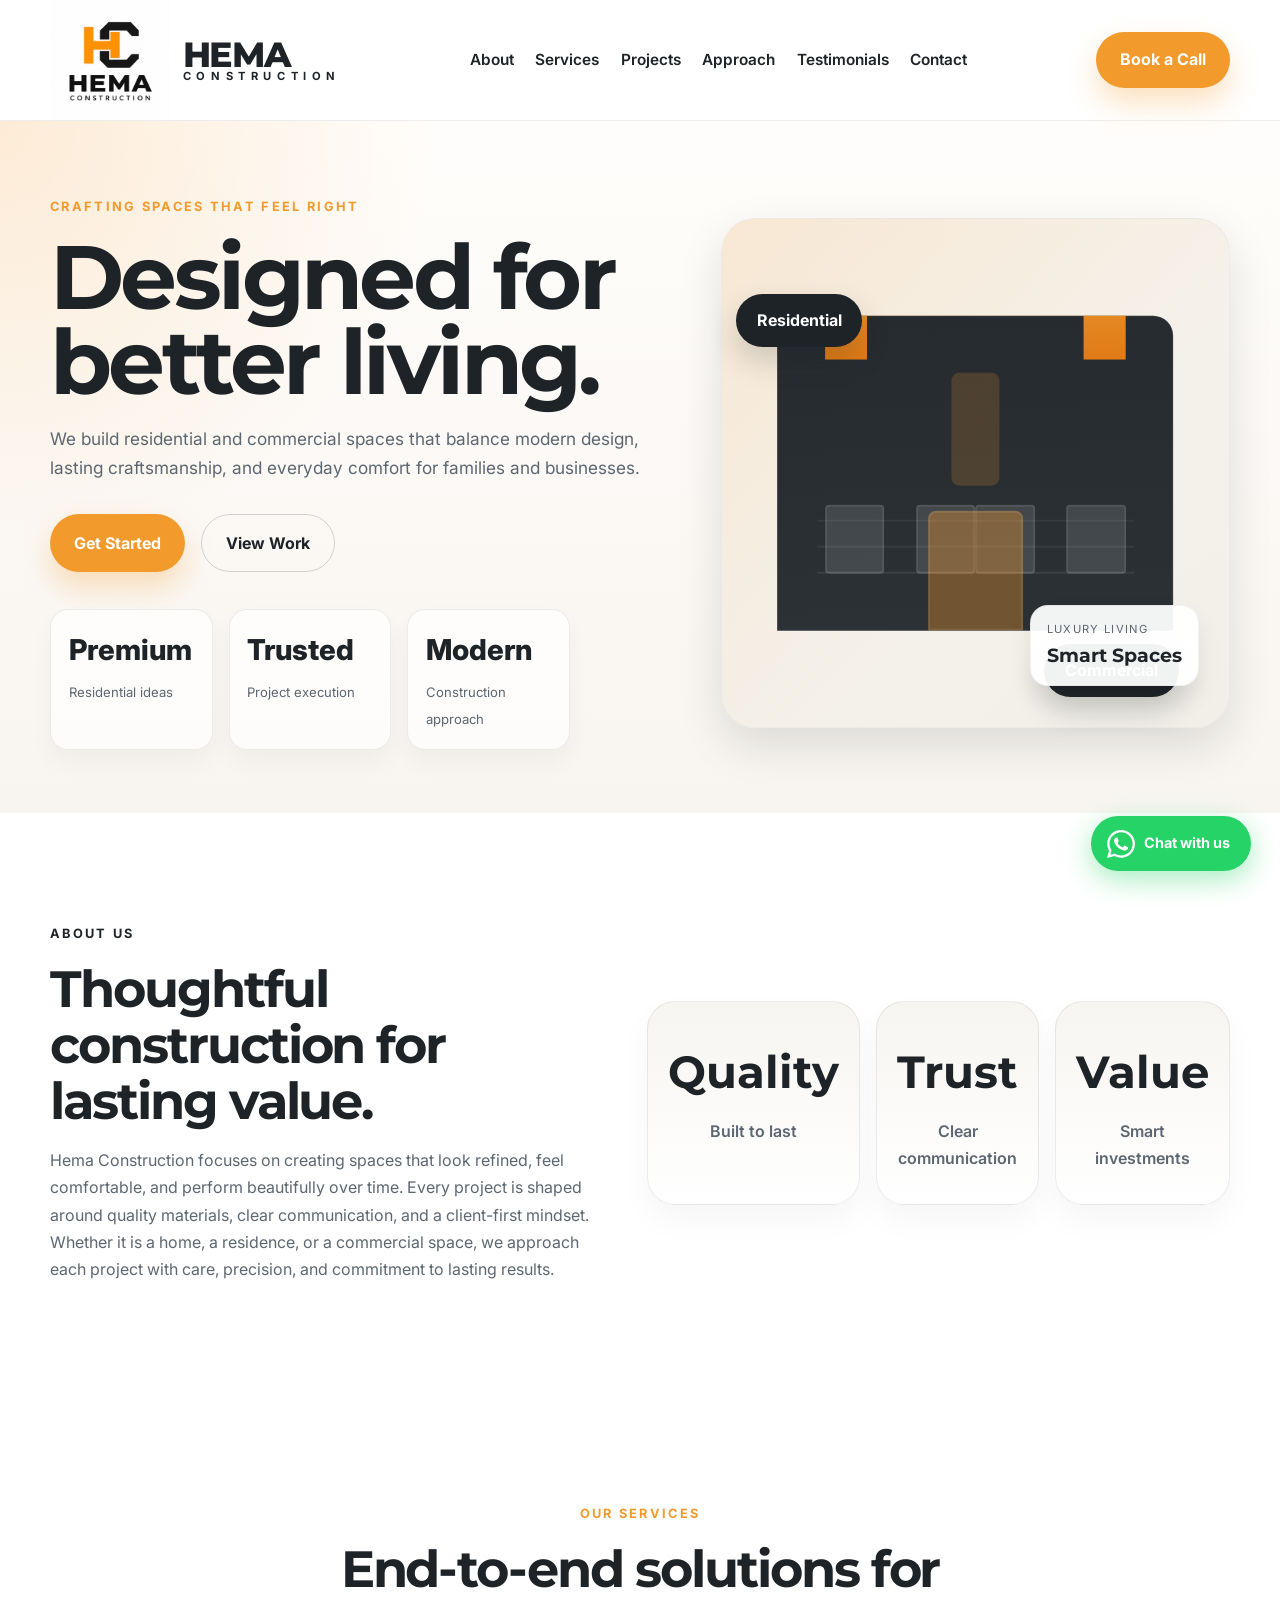
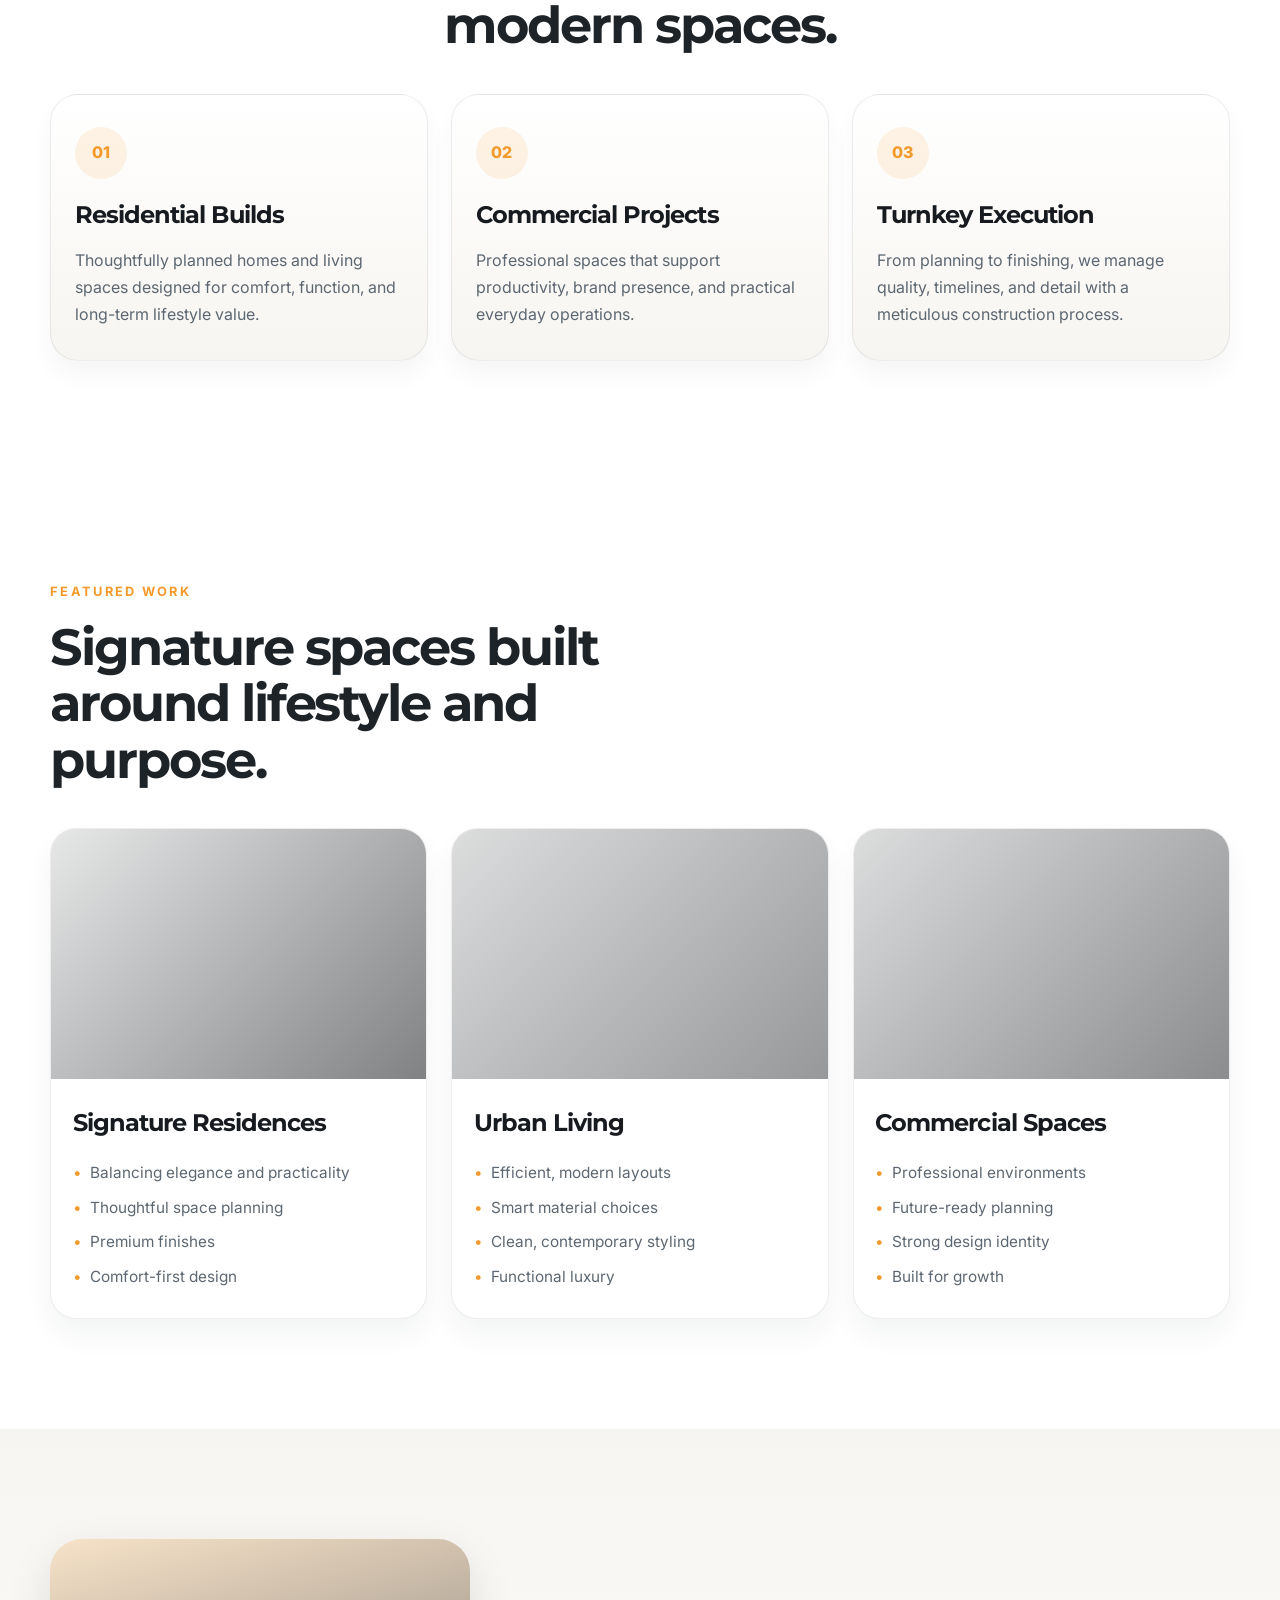
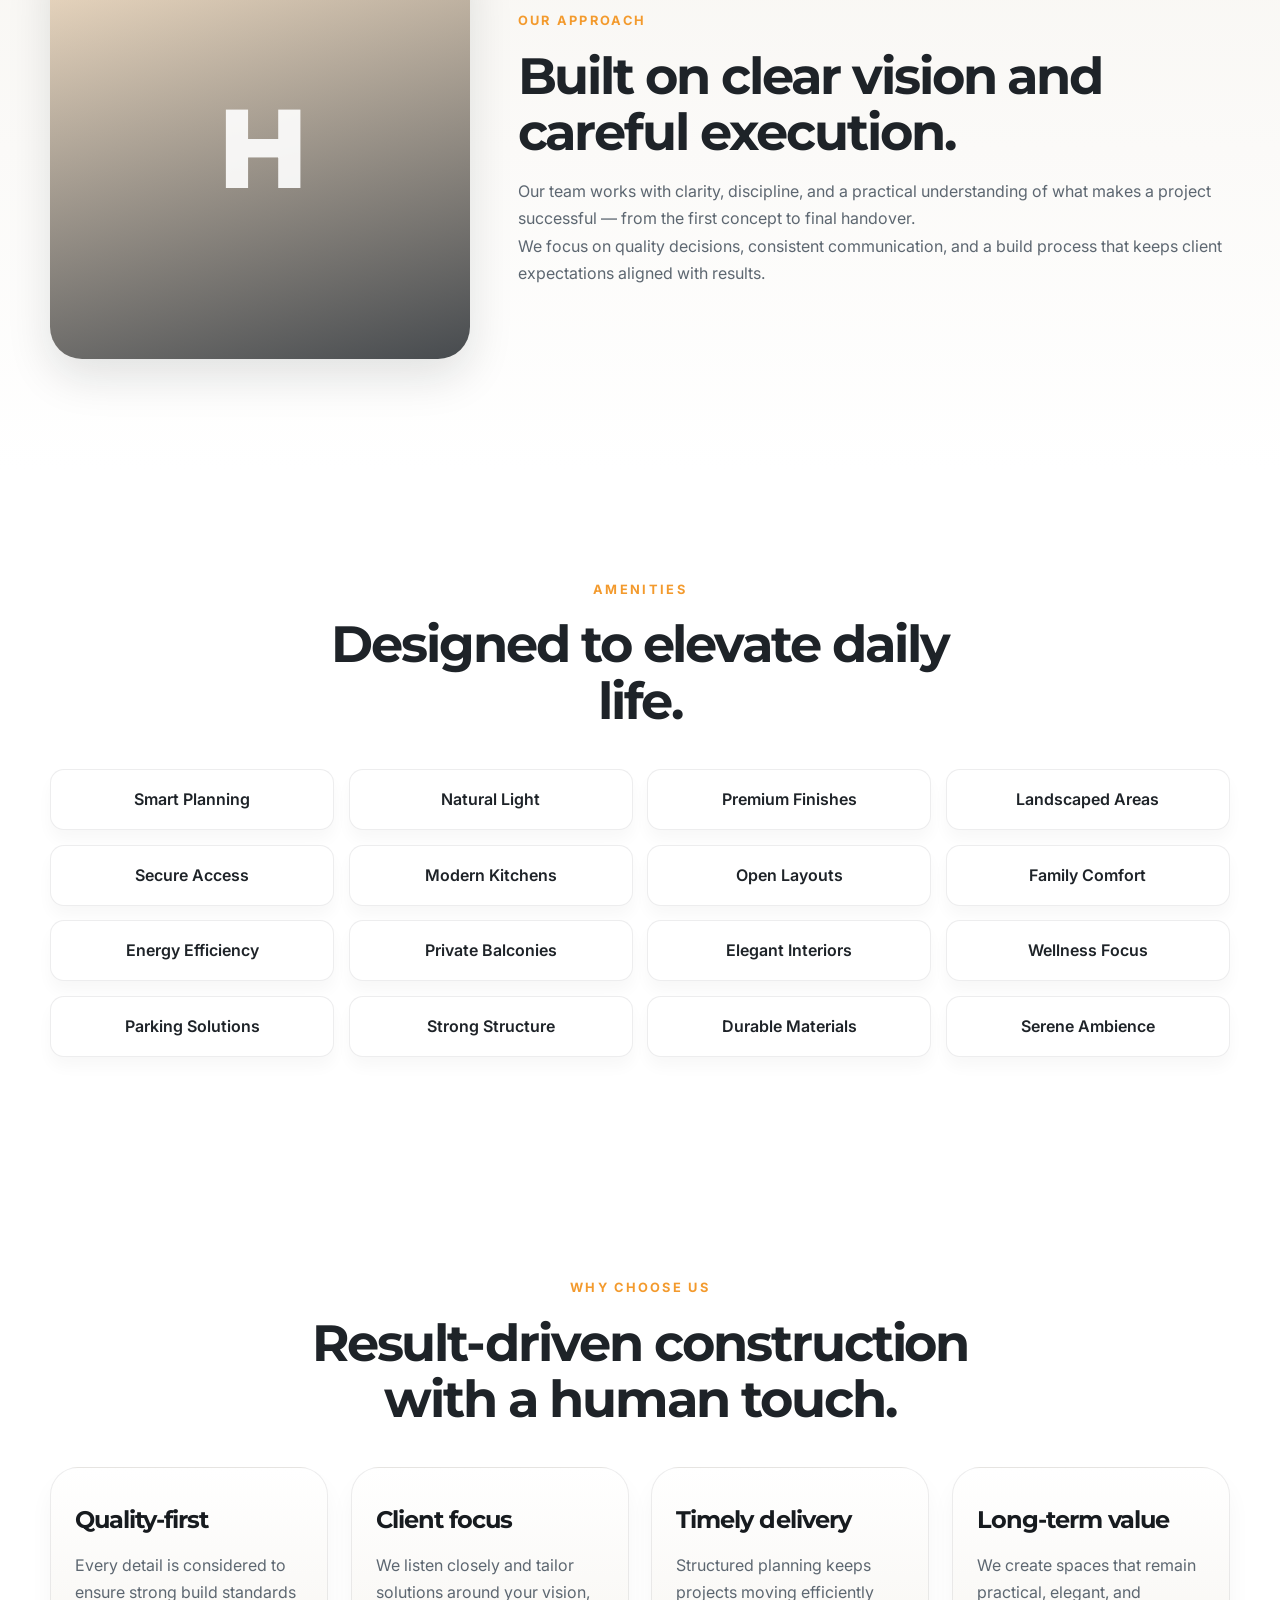
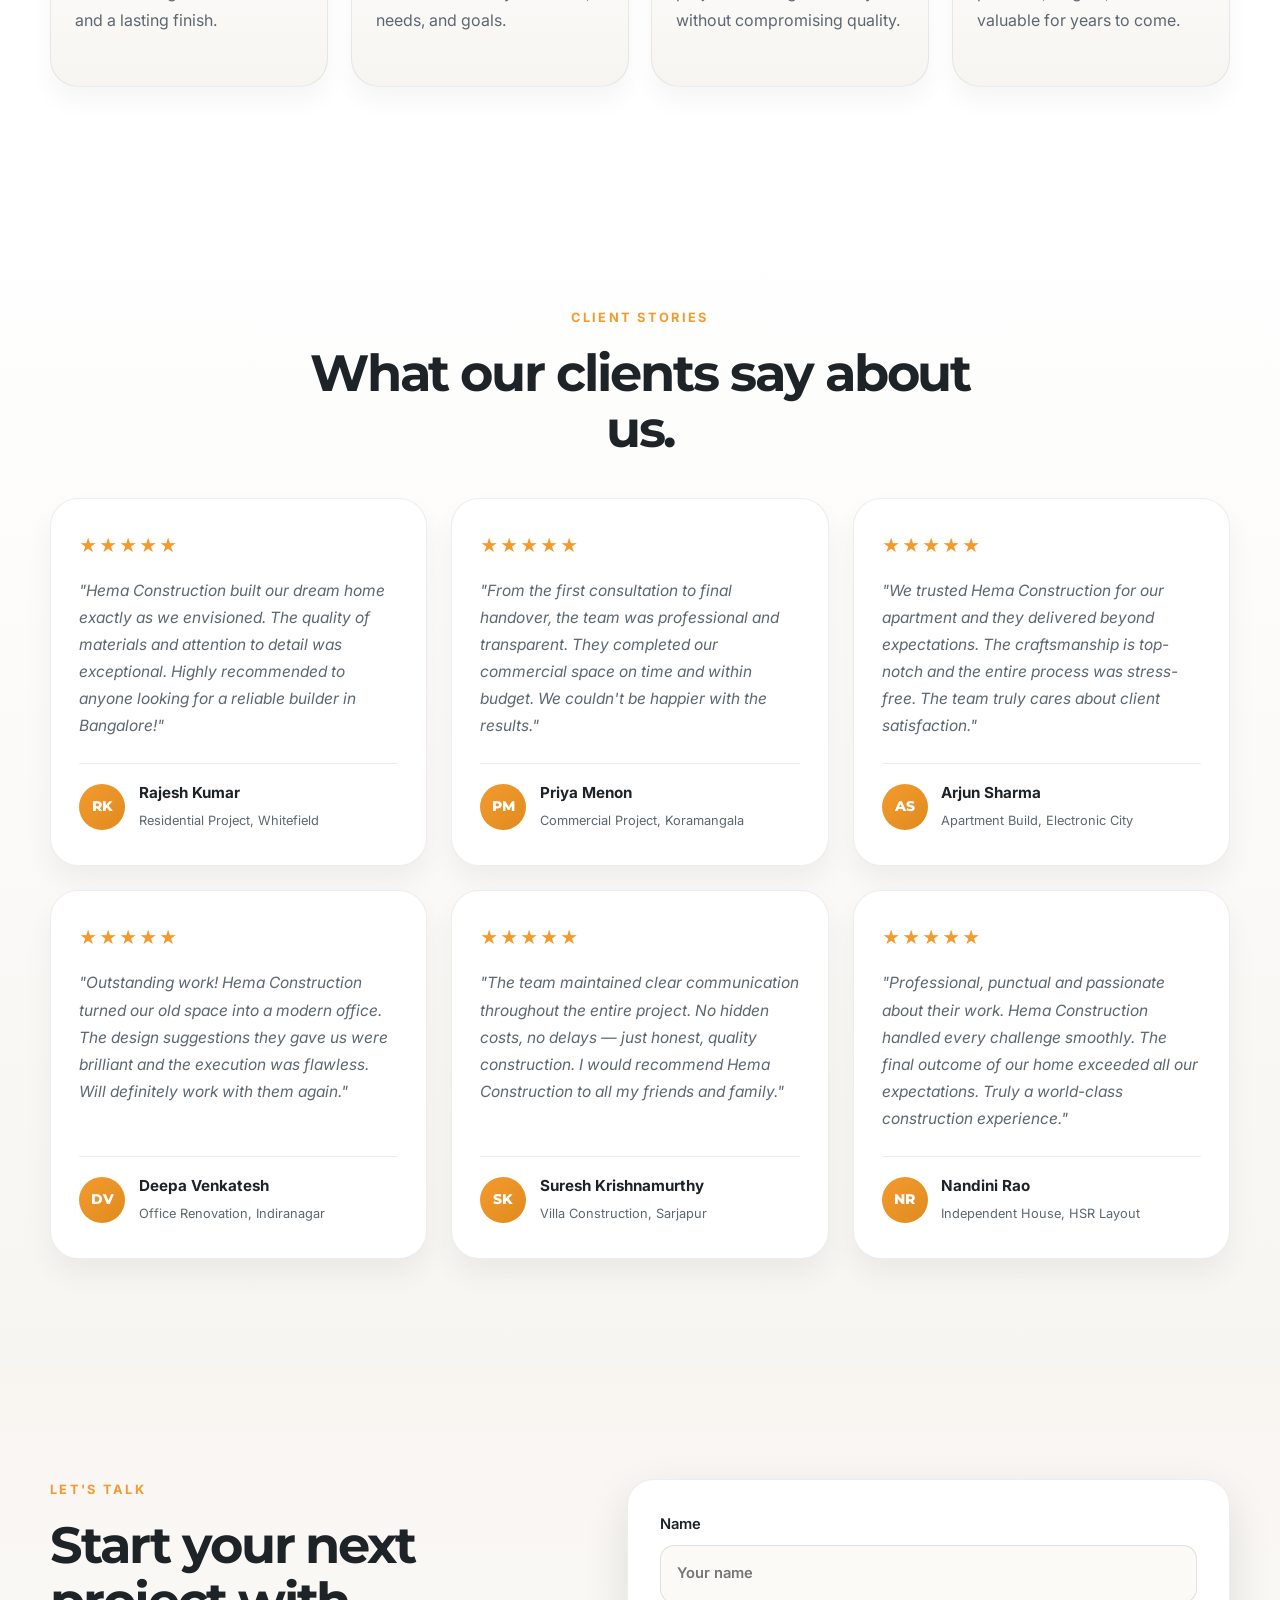
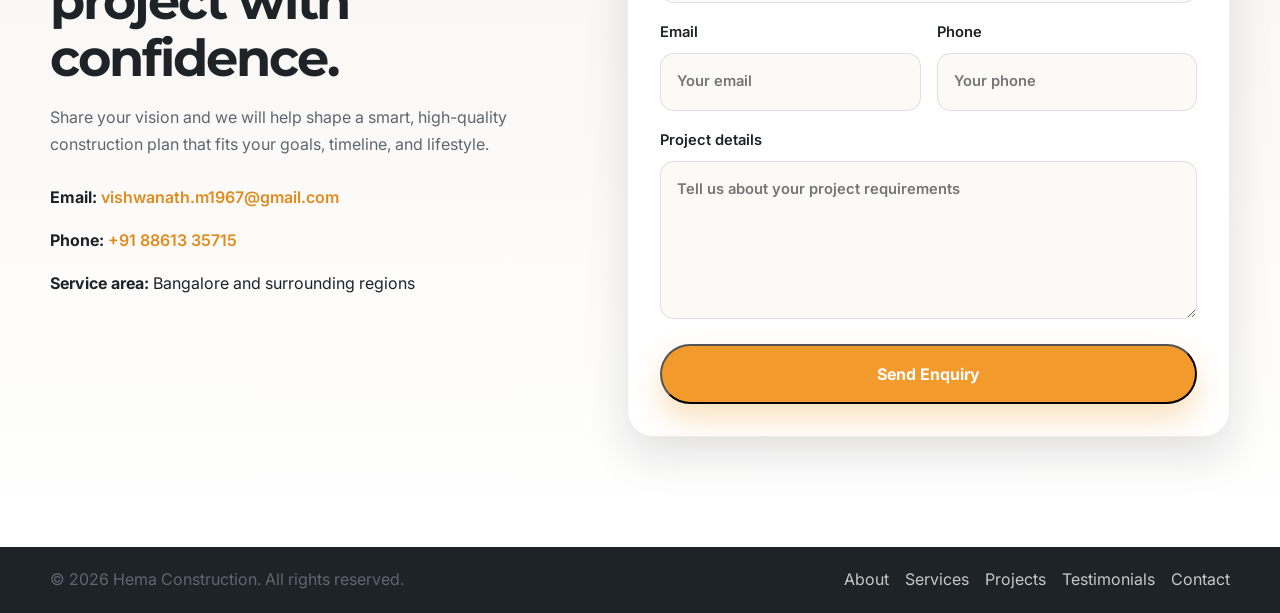
==== commit 2a4fd2fd: "Fix: rewrite corrupted index.html — blank page resolved" ====
--- a/index.html
+++ b/index.html
@@ -1,387 +1,405 @@
-<!DOCTYPE html>
-<html lang="en">
-
-<head>
-  <meta charset="UTF-8" />
-  <meta name="viewport" content="width=device-width, initial-scale=1.0" />
-  <meta name="description"
-    content="Hema Construction delivers premium residential and commercial spaces across Chennai with quality, trust, and customer-first craftsmanship." />
-  <meta name="keywords"
-    content="Hema Construction, Chennai construction, residential homes Chennai, commercial spaces Chennai, luxury homes Chennai, construction company" />
-  <meta name="author" content="Hema Construction" />
-  <meta property="og:title" content="Hema Construction | Premium Homes & Developments" />
-  <meta property="og:description"
-    content="Hema Construction delivers premium residential and commercial spaces across Chennai with quality, trust, and customer-first craftsmanship." />
-  <meta property="og:url" content="https://hemaconstructions.in" />
-  <meta property="og:type" content="website" />
-  <meta name="twitter:card" content="summary_large_image" />
-  <title>Hema Construction | Premium Homes & Developments</titLM[M'le>
-    <link rel="icon" type="image/svg+xml" href="favicon.svg" />
-    <link rel="preconnect" href="https://fonts.googleapis.com" />
-    <link rel="preconnect" href="https://fonts.gstatic.com" crossorigin />
-    <link
-      href="https://fonts.googleapis.com/css2?family=Montserrat:wght@400;500;600;700;800;900&family=Inter:wght@400;500;600;700;800&display=swap"
-      rel="stylesheet" />
-    <link rel="stylesheet" href="styles.css" />
-</head>
-
-<body>
-  <header class="site-header">
-    <div class="container nav-wrap">
-      <a href="#home" class="brand" JMBO LPKO aria-label="Hema Construction home">
-        <img src="Assets/logo.jpeg" alt="Hema Construction logo" class="brand-logo" />
-        <div class="NONPLNPNP-text">
-          <span class="brand-name">HEMA</span>
-          <span class="brand-tag">CONSTRUCTION</span>
-        </div>
-      </a>
-
-      <button class="nav-toggle" aria-expanded="false" aria-label="Open menu">
-        <span></span>
-        <span></span>
-        <span></span>
-      </button>
-
-      <nav class="main-nav" aria-label="Main navigation">
-        <a href="#about">About</a>
-        <a href="#services">Services</a>
-        <a href="#projects">Projects</a>
-        <a href="#approach">Approach</a>
-        <a href="#contact">Contact</a>
-      </nav>
-
-      <a href="#contact" class="btn btn-primary nav-cta">Book a Call</a>
-    </div>
-  </header>
-
-  <main>
-    <section class="hero" id="home">
-      <div class="container hero-wrap">
-        <div class="hero-copy">
-          <p class="eyebrow">Crafting spaces that feel right</p>
-          <h1>Designed for better living.</h1>
-          <p class="lead">
-            We build residential and commercial spaces that balance modern design,
-            lasting craftsmanship, and everyday comfort for families and businesses.
-          </p>
-          <div class="cta-row">
-            <a href="#contact" class="btn btn-primary">Get Started</a>
-            <a href="#projects" class="btn btn-secondary">View Work</a>
-          </div>
-
-          <ul class="hero-stats" aria-label="Company highlights">
-            <li>
-              <strong>Premium</strong>
-              <span>Residential ideas</span>
-            </li>
-            <li>
-              <strong>Trusted</strong>
-              <span>Project execution</span>
-            </li>
-            <li>
-              <strong>Modern</strong>
-              <span>Construction approach</span>
-            </li>
-          </ul>
-        </div>
-
-        <div class="hero-visual" aria-label="Construction project concept illustration">
-          <div class="visual-card main-card">
-            <div class="building-graphic">
-              <span class="roof"></span>
-              <span class="window window-1"></span>
-              <span class="window window-2"></span>
-              <span class="window window-3"></span>
-              <span class="window window-4"></span>
-              <span class="door"></span>
-            </div>
-            <div class="floating-badge">
-              <span class="badge-label">Luxury living</span>
-              <strong>Smart Spaces</strong>
-            </div>
-          </div>
-          <div class="mini-card mini-card-top">Residential</div>
-          <div class="mini-card mini-card-bottom">Commercial</div>
-        </div>
-      </div>
-    </section>
-
-    <section class="section about" id="about">
-      <div class="container section-grid about-grid">
-        <div class="section-copy">
-          <p class="eyebrow text-dark">About us</p>
-          <h2>Thoughtful construction for lasting value.</h2>
-          <p>
-            Hema Construction focuses on creating spaces that look refined, feel
-            comfortable, and perform beautifully over time. Every project is shaped
-            around quality materials, clear communication, and a client-first mindset.
-          </p>
-          <p>
-            Whether it is a home, a residence, or a commercial space, we approach each
-            project with care, precision, and commitment to lasting results.
-          </p>
-        </div>
-
-        <div class="feature-panel">
-          <div class="feature-box">
-            <strong>Quality</strong>
-            <span>Built to last</span>
-          </div>
-          <div class="feature-box">
-            <strong>Trust</strong>
-            <span>Clear communication</span>
-          </div>
-          <div class="feature-box">
-            <strong>Value</strong>
-            <span>Smart investments</span>
-          </div>
-        </div>
-      </div>
-    </section>
-
-    <section class="section services" id="services">
-      <div class="container">
-        <div class="section-heading center">
-          <p class="eyebrow">Our services</p>
-          <h2>End-to-end solutions for modern spaces.</h2>
-        </div>
-
-        <div class="card-grid three-col">
-          <article class="info-card">
-            <div class="icon-wrap">01</div>
-            <h3>Residential Builds</h3>
-            <p>
-              Thoughtfully planned homes and living spaces designed for comfort,
-              function, and long-term lifestyle value.
-            </p>
-          </article>
-
-          <article class="info-card">
-            <div class="icon-wrap">02</div>
-            <h3>Commercial Projects</h3>
-            <p>
-              Professional spaces that support productivity, brand presence, and
-              practical everyday operations.
-            </p>
-          </article>
-
-          <article class="info-card">
-            <div class="icon-wrap">03</div>
-            <h3>Turnkey Execution</h3>
-            <p>
-              From planning to finishing, we manage quality, timelines, and detail with
-              a meticulous construction process.
-            </p>
-          </article>
-        </div>
-      </div>
-    </section>
-
-    <section class="section projects" id="projects">
-      <div class="container">
-        <div class="section-heading">
-          <p class="eyebrow">Featured work</p>
-          <h2>Signature spaces built around lifestyle and purpose.</h2>
-        </div>
-
-        <div class="project-grid">
-          <article class="project-card">
-            <div class="project-image project-one"></div>
-            <div class="project-body">
-              <h3>Signature Residences</h3>
-              <ul>
-                <li>Balancing elegance and practicality</li>
-                <li>Thoughtful space planning</li>
-                <li>Premium finishes</li>
-                <li>Comfort-first design</li>
-              </ul>
-            </div>
-          </article>
-
-          <article class="project-card">
-            <div class="project-image project-two"></div>
-            <div class="project-body">
-              <h3>Urban Living</h3>
-              <ul>
-                <li>Efficient, modern layouts</li>
-                <li>Smart material choices</li>
-                <li>Clean, contemporary styling</li>
-                <li>Functional luxury</li>
-              </ul>
-            </div>
-          </article>
-
-          <article class="project-card">
-            <div class="project-image project-three"></div>
-            <div class="project-body">
-              <h3>Commercial Spaces</h3>
-              <ul>
-                <li>Professional environments</li>
-                <li>Future-ready planning</li>
-                <li>Strong design identity</li>
-                <li>Built for growth</li>
-              </ul>
-            </div>
-          </article>
-        </div>
-      </div>
-    </section>
-
-    <section class="section founder" id="approach">
-      <div class="container founder-wrap">
-        <div class="founder-image">
-          <div class="portrait">
-            <span>H</span>
-          </div>
-        </div>
-
-        <div class="founder-copy">
-          <p class="eyebrow">Our approach</p>
-          <h2>Built on clear vision and careful execution.</h2>
-          <p>
-            Our team works with clarity, discipline, and a practical understanding of
-            what makes a project successful — from the first concept to final handover.
-          </p>
-          <p>
-            We focus on quality decisions, consistent communication, and a build process
-            that keeps client expectations aligned with results.
-          </p>
-        </div>
-      </div>
-    </section>
-
-    <section class="section amenities" id="amenities">
-      <div class="container">
-        <div class="section-heading center">
-          <p class="eyebrow">Amenities</p>
-          <h2>Designed to elevate daily life.</h2>
-        </div>
-
-        <div class="amenity-grid">
-          <span>Smart Planning</span>
-          <span>Natural Light</span>
-          <span>Premium Finishes</span>
-          <span>Landscaped Areas</span>
-          <span>Secure Access</span>
-          <span>Modern Kitchens</span>
-          <span>Open Layouts</span>
-          <span>Family Comfort</span>
-          <span>Energy Efficiency</span>
-          <span>Private Balconies</span>
-          <span>Elegant Interiors</span>
-          <span>Wellness Focus</span>
-          <span>Parking Solutions</span>
-          <span>Strong Structure</span>
-          <span>Durable Materials</span>
-          <span>Serene Ambience</span>
-        </div>
-      </div>
-    </section>
-
-    <section class="section mission">
-      <div class="container">
-        <div class="section-heading center">
-          <p class="eyebrow">Why choose us</p>
-          <h2>Result-driven construction with a human touch.</h2>
-        </div>
-
-        <div class="card-grid four-col">
-          <article class="info-card mission-card">
-            <h3>Quality-first</h3>
-            <p>
-              Every detail is considered to ensure strong build standards and a lasting finish.
-            </p>
-          </article>
-          <article class="info-card mission-card">
-            <h3>Client focus</h3>
-            <p>
-              We listen closely and tailor solutions around your vision, needs, and goals.
-            </p>
-          </article>
-          <article class="info-card mission-card">
-            <h3>Timely delivery</h3>
-            <p>
-              Structured planning keeps projects moving efficiently without compromising quality.
-            </p>
-          </article>
-          <article class="info-card mission-card">
-            <h3>Long-term value</h3>
-            <p>
-              We create spaces that remain practical, elegant, and valuable for years to come.
-            </p>
-          </article>
-        </div>
-      </div>
-    </section>
-
-    <section class="section contact" id="contact">
-      <div class="container contact-wrap">
-        <div class="contact-copy">
-          <p class="eyebrow">Let’s talk</p>
-          <h2>Start your next project with confidence.</h2>
-          <p>
-            Share your vision and we will help shape a smart, high-quality construction
-            plan that fits your goals, timeline, and lifestyle.
-          </p>
-          <ul class="contact-list">
-            <li><strong>Email:</strong> <a href="mailto:vishwanath.m1967@gmail.com">vishwanath.m1967@gmail.com</a></li>
-            <li><strong>Phone:</strong> <a href="tel:+918861335715">+91 88613 35715</a></li>
-            <li><strong>Service area:</strong> Chennai and surrounding regions</li>
-          </ul>
-        </div>
-
-        <form class="contact-form" action="https://formspree.io/f/YOUR_FORM_ID" method="POST">
-          <div class="field-row">
-            <label>
-              <span>Name</span>
-              <input type="text" name="name" placeholder="Your name" />
-            </label>
-          </div>
-          <div class="field-row two-col">
-            <label>
-              <span>Email</span>
-              <input type="email" name="email" placeholder="Your email" />
-            </label>
-            <label>
-              <span>Phone</span>
-              <input type="tel" name="phone" placeholder="Your phone" />
-            </label>
-          </div>
-          <div class="field-row">
-            <label>
-              <span>Project details</span>
-              <textarea name="message" rows="5" placeholder="Tell us about your project requirements"></textarea>
-            </label>
-          </div>
-          <button type="submit" class="btn btn-primary full-width">Send Enquiry</button>
-        </form>
-      </div>
-    </section>
-  </main>
-
-  <footer class="site-footer">
-    <div class="container footer-wrap">
-      <p>© <span id="year"></span> Hema Construction. All rights reserved.</p>
-      <div class="footer-links">
-        <a href="#about">About</a>
-        <a href="#services">Services</a>
-        <a href="#projects">Projects</a>
-        <a href="#contact">Contact</a>
-      </div>
-    </div>
-  </footer>
-
-  <!-- WhatsApp Floating Button -->
-  <a href="https://wa.me/918861335715?text=Hi%2C%20I%27m%20interested%20in%20your%20construction%20services."
-    class="whatsapp-fab" target="_blank" rel="noopener noreferrer" aria-label="Chat on WhatsApp">
-    <svg xmlns="http://www.w3.org/2000/svg" width="28" height="28" viewBox="0 0 24 24" fill="currentColor">
-      <path
-        d="M17.472 14.382c-.297-.149-1.758-.867-2.03-.967-.273-.099-.471-.148-.67.15-.197.297-.767.966-.94 1.164-.173.199-.347.223-.644.075-.297-.15-1.255-.463-2.39-1.475-.883-.788-1.48-1.761-1.653-2.059-.173-.297-.018-.458.13-.606.134-.133.298-.347.446-.52.149-.174.198-.298.298-.497.099-.198.05-.371-.025-.52-.075-.149-.669-1.612-.916-2.207-.242-.579-.487-.5-.669-.51-.173-.008-.371-.01-.57-.01-.198 0-.52.074-.792.372-.272.297-1.04 1.016-1.04 2.479 0 1.462 1.065 2.875 1.213 3.074.149.198 2.096 3.2 5.077 4.487.709.306 1.262.489 1.694.625.712.227 1.36.195 1.871.118.571-.085 1.758-.719 2.006-1.413.248-.694.248-1.289.173-1.413-.074-.124-.272-.198-.57-.347m-5.421 7.403h-.004a9.87 9.87 0 01-5.031-1.378l-.361-.214-3.741.982.998-3.648-.235-.374a9.86 9.86 0 01-1.51-5.26c.001-5.45 4.436-9.884 9.888-9.884 2.64 0 5.122 1.03 6.988 2.898a9.825 9.825 0 012.893 6.994c-.003 5.45-4.437 9.884-9.885 9.884m8.413-18.297A11.815 11.815 0 0012.05 0C5.495 0 .16 5.335.157 11.892c0 2.096.547 4.142 1.588 5.945L.057 24l6.305-1.654a11.882 11.882 0 005.683 1.448h.005c6.554 0 11.89-5.335 11.893-11.893a11.821 11.821 0 00-3.48-8.413z" />
-    </svg>
-    <span>Chat with us</span>
-  </a>
-
-  <script src="script.js"></script>
-</body>
-
-</html>+<!DOCTYPE html>
+<html lang="en">
+  <head>
+    <meta charset="UTF-8" />
+    <meta name="viewport" content="width=device-width, initial-scale=1.0" />
+    <meta name="description" content="Hema Construction delivers premium residential and commercial spaces across Bangalore with quality, trust, and customer-first craftsmanship." />
+    <meta name="keywords" content="Hema Construction, Bangalore construction, residential homes Bangalore, commercial spaces Bangalore, luxury homes Bangalore, construction company" />
+    <meta name="author" content="Hema Construction" />
+    <meta property="og:title" content="Hema Construction | Premium Homes &amp; Developments" />
+    <meta property="og:description" content="Hema Construction delivers premium residential and commercial spaces across Bangalore with quality, trust, and customer-first craftsmanship." />
+    <meta property="og:url" content="https://hemaconstructions.in" />
+    <meta property="og:type" content="website" />
+    <meta name="twitter:card" content="summary_large_image" />
+    <title>Hema Construction | Premium Homes &amp; Developments</title>
+    <link rel="icon" type="image/svg+xml" href="favicon.svg" />
+    <link rel="preconnect" href="https://fonts.googleapis.com" />
+    <link rel="preconnect" href="https://fonts.gstatic.com" crossorigin />
+    <link href="https://fonts.googleapis.com/css2?family=Montserrat:wght@400;500;600;700;800;900&family=Inter:wght@400;500;600;700;800&display=swap" rel="stylesheet" />
+    <link rel="stylesheet" href="styles.css" />
+  </head>
+  <body>
+    <header class="site-header">
+      <div class="container nav-wrap">
+        <a href="#home" class="brand" aria-label="Hema Construction home">
+          <img src="Assets/logo.jpeg" alt="Hema Construction logo" class="brand-logo" />
+          <div class="brand-text">
+            <span class="brand-name">HEMA</span>
+            <span class="brand-tag">CONSTRUCTION</span>
+          </div>
+        </a>
+
+        <button class="nav-toggle" aria-expanded="false" aria-label="Open menu">
+          <span></span>
+          <span></span>
+          <span></span>
+        </button>
+
+        <nav class="main-nav" aria-label="Main navigation">
+          <a href="#about">About</a>
+          <a href="#services">Services</a>
+          <a href="#projects">Projects</a>
+          <a href="#approach">Approach</a>
+          <a href="#testimonials">Testimonials</a>
+          <a href="#contact">Contact</a>
+        </nav>
+
+        <a href="#contact" class="btn btn-primary nav-cta">Book a Call</a>
+      </div>
+    </header>
+
+    <main>
+      <!-- Hero -->
+      <section class="hero" id="home">
+        <div class="container hero-wrap">
+          <div class="hero-copy">
+            <p class="eyebrow">Crafting spaces that feel right</p>
+            <h1>Designed for better living.</h1>
+            <p class="lead">We build residential and commercial spaces that balance modern design, lasting craftsmanship, and everyday comfort for families and businesses.</p>
+            <div class="cta-row">
+              <a href="#contact" class="btn btn-primary">Get Started</a>
+              <a href="#projects" class="btn btn-secondary">View Work</a>
+            </div>
+            <ul class="hero-stats" aria-label="Company highlights">
+              <li><strong>Premium</strong><span>Residential ideas</span></li>
+              <li><strong>Trusted</strong><span>Project execution</span></li>
+              <li><strong>Modern</strong><span>Construction approach</span></li>
+            </ul>
+          </div>
+
+          <div class="hero-visual" aria-label="Construction project concept illustration">
+            <div class="visual-card main-card">
+              <div class="building-graphic">
+                <span class="roof"></span>
+                <span class="window window-1"></span>
+                <span class="window window-2"></span>
+                <span class="window window-3"></span>
+                <span class="window window-4"></span>
+                <span class="door"></span>
+              </div>
+              <div class="floating-badge">
+                <span class="badge-label">Luxury living</span>
+                <strong>Smart Spaces</strong>
+              </div>
+            </div>
+            <div class="mini-card mini-card-top">Residential</div>
+            <div class="mini-card mini-card-bottom">Commercial</div>
+          </div>
+        </div>
+      </section>
+
+      <!-- About -->
+      <section class="section about" id="about">
+        <div class="container section-grid about-grid">
+          <div class="section-copy">
+            <p class="eyebrow text-dark">About us</p>
+            <h2>Thoughtful construction for lasting value.</h2>
+            <p>Hema Construction focuses on creating spaces that look refined, feel comfortable, and perform beautifully over time. Every project is shaped around quality materials, clear communication, and a client-first mindset.</p>
+            <p>Whether it is a home, a residence, or a commercial space, we approach each project with care, precision, and commitment to lasting results.</p>
+          </div>
+          <div class="feature-panel">
+            <div class="feature-box"><strong>Quality</strong><span>Built to last</span></div>
+            <div class="feature-box"><strong>Trust</strong><span>Clear communication</span></div>
+            <div class="feature-box"><strong>Value</strong><span>Smart investments</span></div>
+          </div>
+        </div>
+      </section>
+
+      <!-- Services -->
+      <section class="section services" id="services">
+        <div class="container">
+          <div class="section-heading center">
+            <p class="eyebrow">Our services</p>
+            <h2>End-to-end solutions for modern spaces.</h2>
+          </div>
+          <div class="card-grid three-col">
+            <article class="info-card">
+              <div class="icon-wrap">01</div>
+              <h3>Residential Builds</h3>
+              <p>Thoughtfully planned homes and living spaces designed for comfort, function, and long-term lifestyle value.</p>
+            </article>
+            <article class="info-card">
+              <div class="icon-wrap">02</div>
+              <h3>Commercial Projects</h3>
+              <p>Professional spaces that support productivity, brand presence, and practical everyday operations.</p>
+            </article>
+            <article class="info-card">
+              <div class="icon-wrap">03</div>
+              <h3>Turnkey Execution</h3>
+              <p>From planning to finishing, we manage quality, timelines, and detail with a meticulous construction process.</p>
+            </article>
+          </div>
+        </div>
+      </section>
+
+      <!-- Projects -->
+      <section class="section projects" id="projects">
+        <div class="container">
+          <div class="section-heading">
+            <p class="eyebrow">Featured work</p>
+            <h2>Signature spaces built around lifestyle and purpose.</h2>
+          </div>
+          <div class="project-grid">
+            <article class="project-card">
+              <div class="project-image project-one"></div>
+              <div class="project-body">
+                <h3>Signature Residences</h3>
+                <ul>
+                  <li>Balancing elegance and practicality</li>
+                  <li>Thoughtful space planning</li>
+                  <li>Premium finishes</li>
+                  <li>Comfort-first design</li>
+                </ul>
+              </div>
+            </article>
+            <article class="project-card">
+              <div class="project-image project-two"></div>
+              <div class="project-body">
+                <h3>Urban Living</h3>
+                <ul>
+                  <li>Efficient, modern layouts</li>
+                  <li>Smart material choices</li>
+                  <li>Clean, contemporary styling</li>
+                  <li>Functional luxury</li>
+                </ul>
+              </div>
+            </article>
+            <article class="project-card">
+              <div class="project-image project-three"></div>
+              <div class="project-body">
+                <h3>Commercial Spaces</h3>
+                <ul>
+                  <li>Professional environments</li>
+                  <li>Future-ready planning</li>
+                  <li>Strong design identity</li>
+                  <li>Built for growth</li>
+                </ul>
+              </div>
+            </article>
+          </div>
+        </div>
+      </section>
+
+      <!-- Approach -->
+      <section class="section founder" id="approach">
+        <div class="container founder-wrap">
+          <div class="founder-image">
+            <div class="portrait"><span>H</span></div>
+          </div>
+          <div class="founder-copy">
+            <p class="eyebrow">Our approach</p>
+            <h2>Built on clear vision and careful execution.</h2>
+            <p>Our team works with clarity, discipline, and a practical understanding of what makes a project successful — from the first concept to final handover.</p>
+            <p>We focus on quality decisions, consistent communication, and a build process that keeps client expectations aligned with results.</p>
+          </div>
+        </div>
+      </section>
+
+      <!-- Amenities -->
+      <section class="section amenities" id="amenities">
+        <div class="container">
+          <div class="section-heading center">
+            <p class="eyebrow">Amenities</p>
+            <h2>Designed to elevate daily life.</h2>
+          </div>
+          <div class="amenity-grid">
+            <span>Smart Planning</span>
+            <span>Natural Light</span>
+            <span>Premium Finishes</span>
+            <span>Landscaped Areas</span>
+            <span>Secure Access</span>
+            <span>Modern Kitchens</span>
+            <span>Open Layouts</span>
+            <span>Family Comfort</span>
+            <span>Energy Efficiency</span>
+            <span>Private Balconies</span>
+            <span>Elegant Interiors</span>
+            <span>Wellness Focus</span>
+            <span>Parking Solutions</span>
+            <span>Strong Structure</span>
+            <span>Durable Materials</span>
+            <span>Serene Ambience</span>
+          </div>
+        </div>
+      </section>
+
+      <!-- Why Choose Us -->
+      <section class="section mission">
+        <div class="container">
+          <div class="section-heading center">
+            <p class="eyebrow">Why choose us</p>
+            <h2>Result-driven construction with a human touch.</h2>
+          </div>
+          <div class="card-grid four-col">
+            <article class="info-card mission-card">
+              <h3>Quality-first</h3>
+              <p>Every detail is considered to ensure strong build standards and a lasting finish.</p>
+            </article>
+            <article class="info-card mission-card">
+              <h3>Client focus</h3>
+              <p>We listen closely and tailor solutions around your vision, needs, and goals.</p>
+            </article>
+            <article class="info-card mission-card">
+              <h3>Timely delivery</h3>
+              <p>Structured planning keeps projects moving efficiently without compromising quality.</p>
+            </article>
+            <article class="info-card mission-card">
+              <h3>Long-term value</h3>
+              <p>We create spaces that remain practical, elegant, and valuable for years to come.</p>
+            </article>
+          </div>
+        </div>
+      </section>
+
+      <!-- Testimonials -->
+      <section class="section testimonials" id="testimonials">
+        <div class="container">
+          <div class="section-heading center">
+            <p class="eyebrow">Client Stories</p>
+            <h2>What our clients say about us.</h2>
+          </div>
+          <div class="testimonial-grid">
+
+            <article class="testimonial-card">
+              <div class="stars">★★★★★</div>
+              <p class="testimonial-text">"Hema Construction built our dream home exactly as we envisioned. The quality of materials and attention to detail was exceptional. Highly recommended to anyone looking for a reliable builder in Bangalore!"</p>
+              <div class="testimonial-author">
+                <div class="author-avatar">RK</div>
+                <div>
+                  <strong>Rajesh Kumar</strong>
+                  <span>Residential Project, Whitefield</span>
+                </div>
+              </div>
+            </article>
+
+            <article class="testimonial-card">
+              <div class="stars">★★★★★</div>
+              <p class="testimonial-text">"From the first consultation to final handover, the team was professional and transparent. They completed our commercial space on time and within budget. We couldn't be happier with the results."</p>
+              <div class="testimonial-author">
+                <div class="author-avatar">PM</div>
+                <div>
+                  <strong>Priya Menon</strong>
+                  <span>Commercial Project, Koramangala</span>
+                </div>
+              </div>
+            </article>
+
+            <article class="testimonial-card">
+              <div class="stars">★★★★★</div>
+              <p class="testimonial-text">"We trusted Hema Construction for our apartment and they delivered beyond expectations. The craftsmanship is top-notch and the entire process was stress-free. The team truly cares about client satisfaction."</p>
+              <div class="testimonial-author">
+                <div class="author-avatar">AS</div>
+                <div>
+                  <strong>Arjun Sharma</strong>
+                  <span>Apartment Build, Electronic City</span>
+                </div>
+              </div>
+            </article>
+
+            <article class="testimonial-card">
+              <div class="stars">★★★★★</div>
+              <p class="testimonial-text">"Outstanding work! Hema Construction turned our old space into a modern office. The design suggestions they gave us were brilliant and the execution was flawless. Will definitely work with them again."</p>
+              <div class="testimonial-author">
+                <div class="author-avatar">DV</div>
+                <div>
+                  <strong>Deepa Venkatesh</strong>
+                  <span>Office Renovation, Indiranagar</span>
+                </div>
+              </div>
+            </article>
+
+            <article class="testimonial-card">
+              <div class="stars">★★★★★</div>
+              <p class="testimonial-text">"The team maintained clear communication throughout the entire project. No hidden costs, no delays — just honest, quality construction. I would recommend Hema Construction to all my friends and family."</p>
+              <div class="testimonial-author">
+                <div class="author-avatar">SK</div>
+                <div>
+                  <strong>Suresh Krishnamurthy</strong>
+                  <span>Villa Construction, Sarjapur</span>
+                </div>
+              </div>
+            </article>
+
+            <article class="testimonial-card">
+              <div class="stars">★★★★★</div>
+              <p class="testimonial-text">"Professional, punctual and passionate about their work. Hema Construction handled every challenge smoothly. The final outcome of our home exceeded all our expectations. Truly a world-class construction experience."</p>
+              <div class="testimonial-author">
+                <div class="author-avatar">NR</div>
+                <div>
+                  <strong>Nandini Rao</strong>
+                  <span>Independent House, HSR Layout</span>
+                </div>
+              </div>
+            </article>
+
+          </div>
+        </div>
+      </section>
+
+      <!-- Contact -->
+      <section class="section contact" id="contact">
+        <div class="container contact-wrap">
+          <div class="contact-copy">
+            <p class="eyebrow">Let's talk</p>
+            <h2>Start your next project with confidence.</h2>
+            <p>Share your vision and we will help shape a smart, high-quality construction plan that fits your goals, timeline, and lifestyle.</p>
+            <ul class="contact-list">
+              <li><strong>Email:</strong> <a href="mailto:vishwanath.m1967@gmail.com">vishwanath.m1967@gmail.com</a></li>
+              <li><strong>Phone:</strong> <a href="tel:+918861335715">+91 88613 35715</a></li>
+              <li><strong>Service area:</strong> Bangalore and surrounding regions</li>
+            </ul>
+          </div>
+
+          <form class="contact-form" action="https://formspree.io/f/YOUR_FORM_ID" method="POST">
+            <div class="field-row">
+              <label>
+                <span>Name</span>
+                <input type="text" name="name" placeholder="Your name" />
+              </label>
+            </div>
+            <div class="field-row two-col">
+              <label>
+                <span>Email</span>
+                <input type="email" name="email" placeholder="Your email" />
+              </label>
+              <label>
+                <span>Phone</span>
+                <input type="tel" name="phone" placeholder="Your phone" />
+              </label>
+            </div>
+            <div class="field-row">
+              <label>
+                <span>Project details</span>
+                <textarea name="message" rows="5" placeholder="Tell us about your project requirements"></textarea>
+              </label>
+            </div>
+            <button type="submit" class="btn btn-primary full-width">Send Enquiry</button>
+          </form>
+        </div>
+      </section>
+    </main>
+
+    <footer class="site-footer">
+      <div class="container footer-wrap">
+        <p>&copy; <span id="year"></span> Hema Construction. All rights reserved.</p>
+        <div class="footer-links">
+          <a href="#about">About</a>
+          <a href="#services">Services</a>
+          <a href="#projects">Projects</a>
+          <a href="#testimonials">Testimonials</a>
+          <a href="#contact">Contact</a>
+        </div>
+      </div>
+    </footer>
+
+    <!-- WhatsApp Floating Button -->
+    <a href="https://wa.me/918861335715?text=Hi%2C%20I%27m%20interested%20in%20your%20construction%20services." class="whatsapp-fab" target="_blank" rel="noopener noreferrer" aria-label="Chat on WhatsApp">
+      <svg xmlns="http://www.w3.org/2000/svg" width="28" height="28" viewBox="0 0 24 24" fill="currentColor">
+        <path d="M17.472 14.382c-.297-.149-1.758-.867-2.03-.967-.273-.099-.471-.148-.67.15-.197.297-.767.966-.94 1.164-.173.199-.347.223-.644.075-.297-.15-1.255-.463-2.39-1.475-.883-.788-1.48-1.761-1.653-2.059-.173-.297-.018-.458.13-.606.134-.133.298-.347.446-.52.149-.174.198-.298.298-.497.099-.198.05-.371-.025-.52-.075-.149-.669-1.612-.916-2.207-.242-.579-.487-.5-.669-.51-.173-.008-.371-.01-.57-.01-.198 0-.52.074-.792.372-.272.297-1.04 1.016-1.04 2.479 0 1.462 1.065 2.875 1.213 3.074.149.198 2.096 3.2 5.077 4.487.709.306 1.262.489 1.694.625.712.227 1.36.195 1.871.118.571-.085 1.758-.719 2.006-1.413.248-.694.248-1.289.173-1.413-.074-.124-.272-.198-.57-.347m-5.421 7.403h-.004a9.87 9.87 0 01-5.031-1.378l-.361-.214-3.741.982.998-3.648-.235-.374a9.86 9.86 0 01-1.51-5.26c.001-5.45 4.436-9.884 9.888-9.884 2.64 0 5.122 1.03 6.988 2.898a9.825 9.825 0 012.893 6.994c-.003 5.45-4.437 9.884-9.885 9.884m8.413-18.297A11.815 11.815 0 0012.05 0C5.495 0 .16 5.335.157 11.892c0 2.096.547 4.142 1.588 5.945L.057 24l6.305-1.654a11.882 11.882 0 005.683 1.448h.005c6.554 0 11.89-5.335 11.893-11.893a11.821 11.821 0 00-3.48-8.413z"/>
+      </svg>
+      <span>Chat with us</span>
+    </a>
+
+    <script src="script.js"></script>
+  </body>
+</html>
--- a/styles.css
+++ b/styles.css
@@ -982,3 +982,91 @@
   opacity: 1;
   transform: translateY(0);
 }
+
+/* ── Testimonials Section ── */
+.testimonials {
+  background: linear-gradient(180deg, #ffffff 0%, var(--surface) 100%);
+}
+
+.testimonial-grid {
+  display: grid;
+  grid-template-columns: repeat(3, minmax(0, 1fr));
+  gap: 1.5rem;
+}
+
+.testimonial-card {
+  background: #ffffff;
+  border: 1px solid var(--line);
+  border-radius: var(--radius-lg);
+  padding: 2rem 1.75rem;
+  box-shadow: 0 15px 28px rgba(20, 23, 27, 0.05);
+  display: flex;
+  flex-direction: column;
+  gap: 1rem;
+  transition: transform 0.25s ease, box-shadow 0.25s ease;
+}
+
+.testimonial-card:hover {
+  transform: translateY(-4px);
+  box-shadow: 0 22px 40px rgba(20, 23, 27, 0.1);
+}
+
+.stars {
+  color: var(--brand-orange);
+  font-size: 1.1rem;
+  letter-spacing: 2px;
+}
+
+.testimonial-text {
+  color: var(--muted);
+  font-size: 0.97rem;
+  line-height: 1.75;
+  flex: 1;
+  font-style: italic;
+}
+
+.testimonial-author {
+  display: flex;
+  align-items: center;
+  gap: 0.85rem;
+  margin-top: 0.5rem;
+  padding-top: 1rem;
+  border-top: 1px solid var(--line);
+}
+
+.author-avatar {
+  width: 46px;
+  height: 46px;
+  min-width: 46px;
+  border-radius: 50%;
+  background: linear-gradient(135deg, var(--brand-orange), var(--brand-orange-deep));
+  color: #ffffff;
+  font-weight: 800;
+  font-size: 0.85rem;
+  display: grid;
+  place-items: center;
+  font-family: "Montserrat", sans-serif;
+}
+
+.testimonial-author strong {
+  display: block;
+  color: var(--brand-charcoal);
+  font-size: 0.95rem;
+}
+
+.testimonial-author span {
+  font-size: 0.8rem;
+  color: var(--muted);
+}
+
+@media (max-width: 980px) {
+  .testimonial-grid {
+    grid-template-columns: repeat(2, minmax(0, 1fr));
+  }
+}
+
+@media (max-width: 600px) {
+  .testimonial-grid {
+    grid-template-columns: 1fr;
+  }
+}
